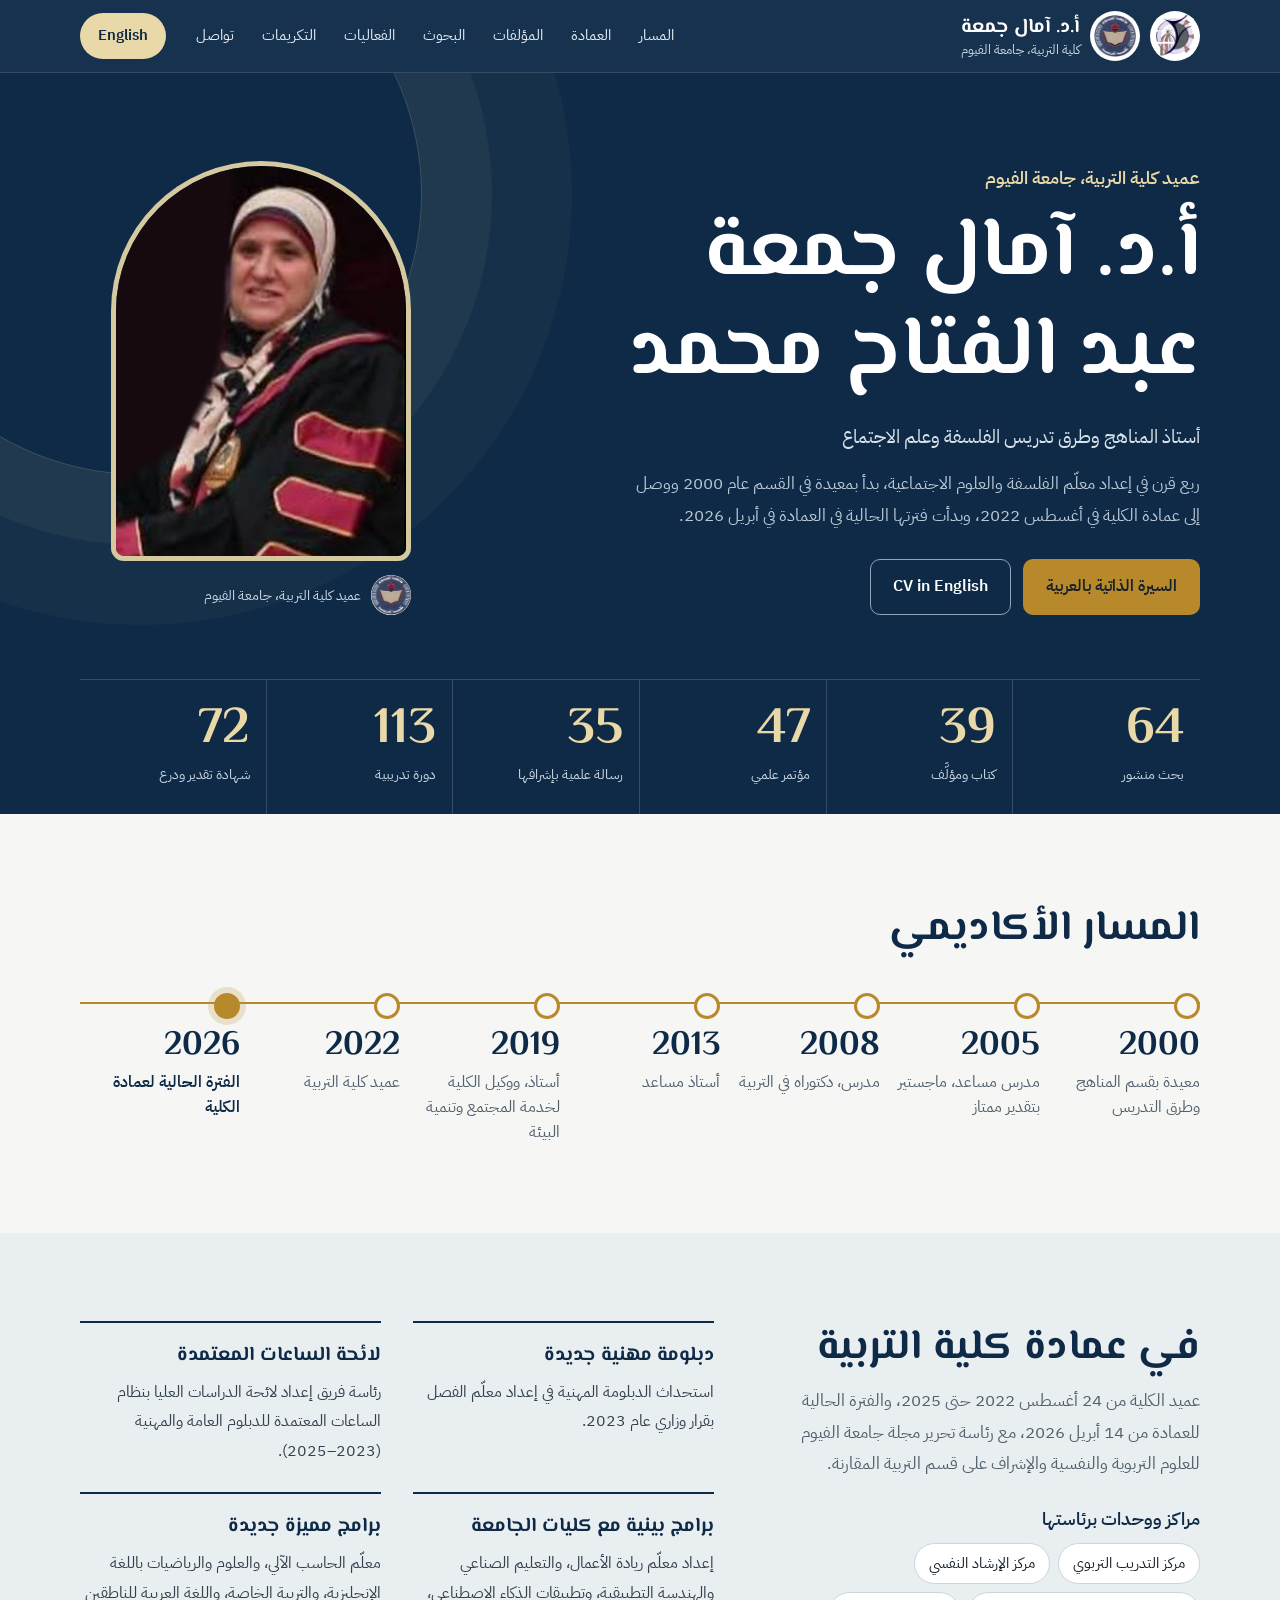
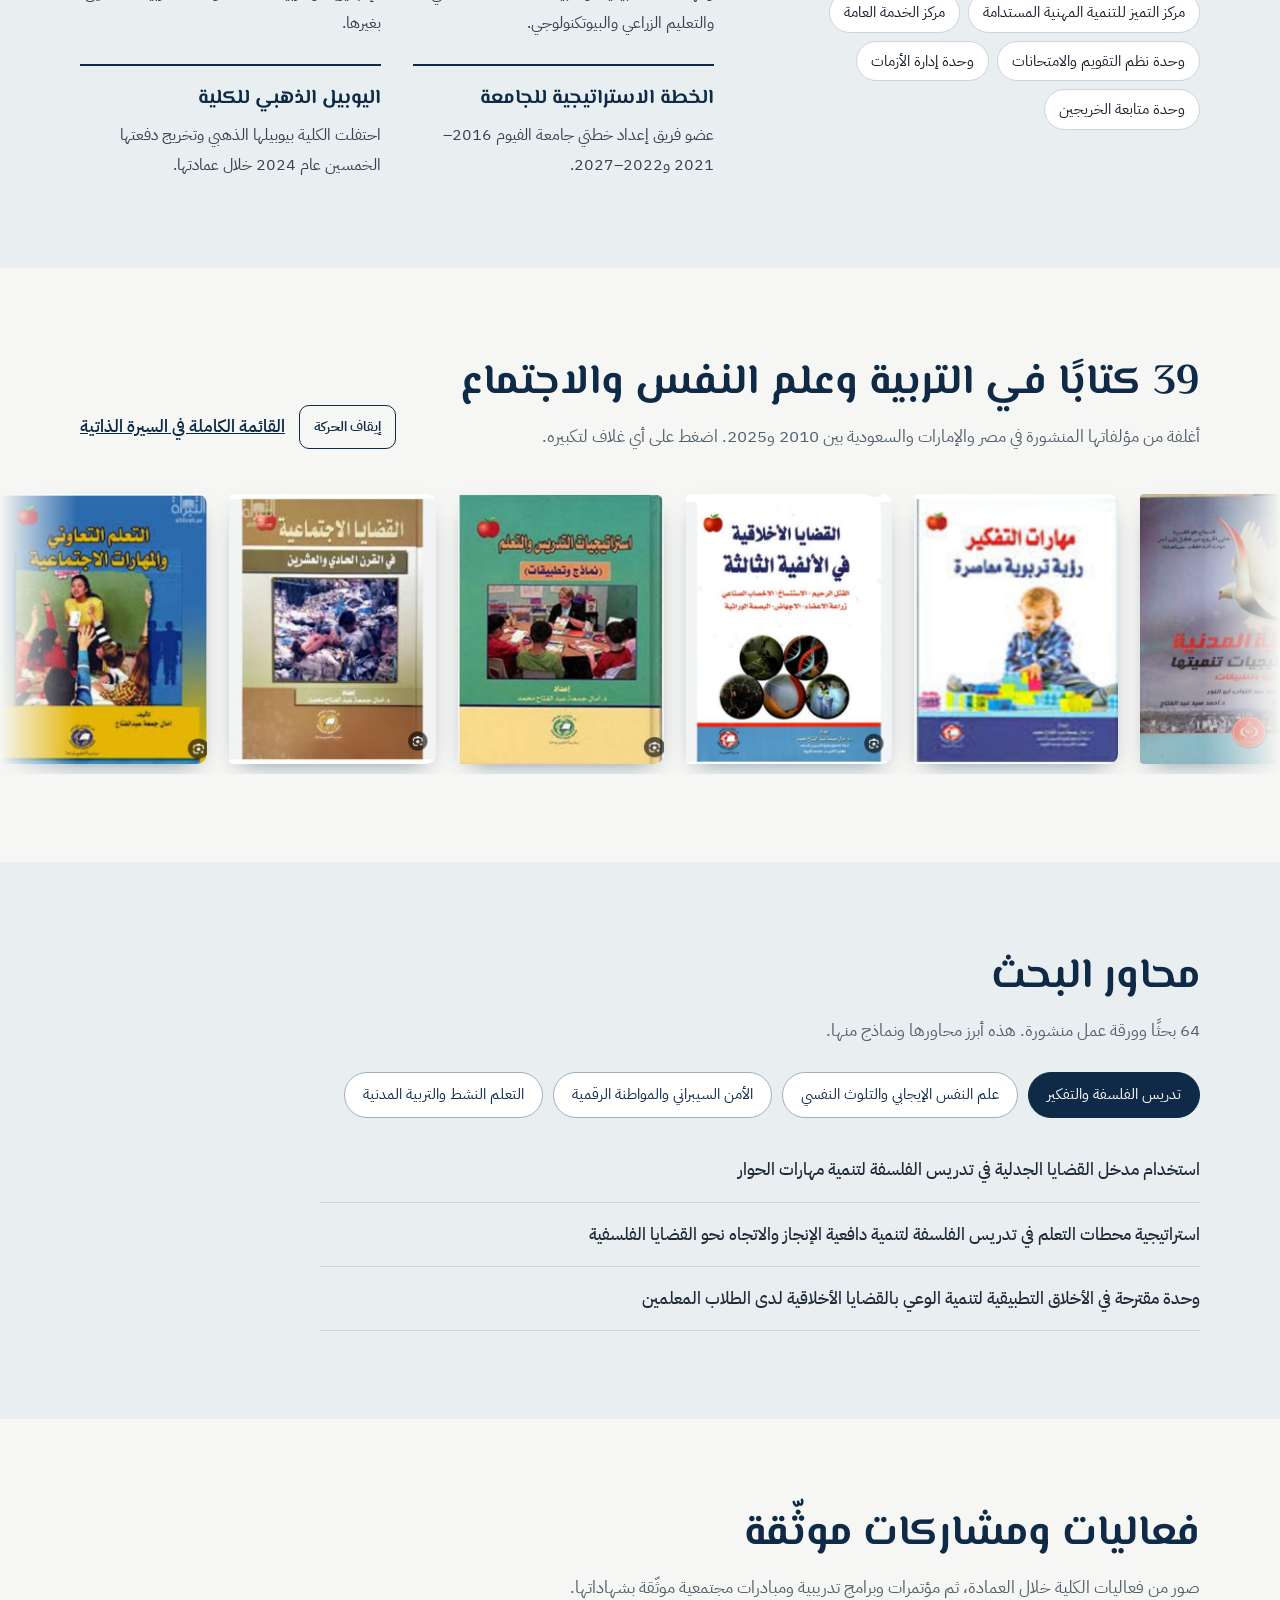
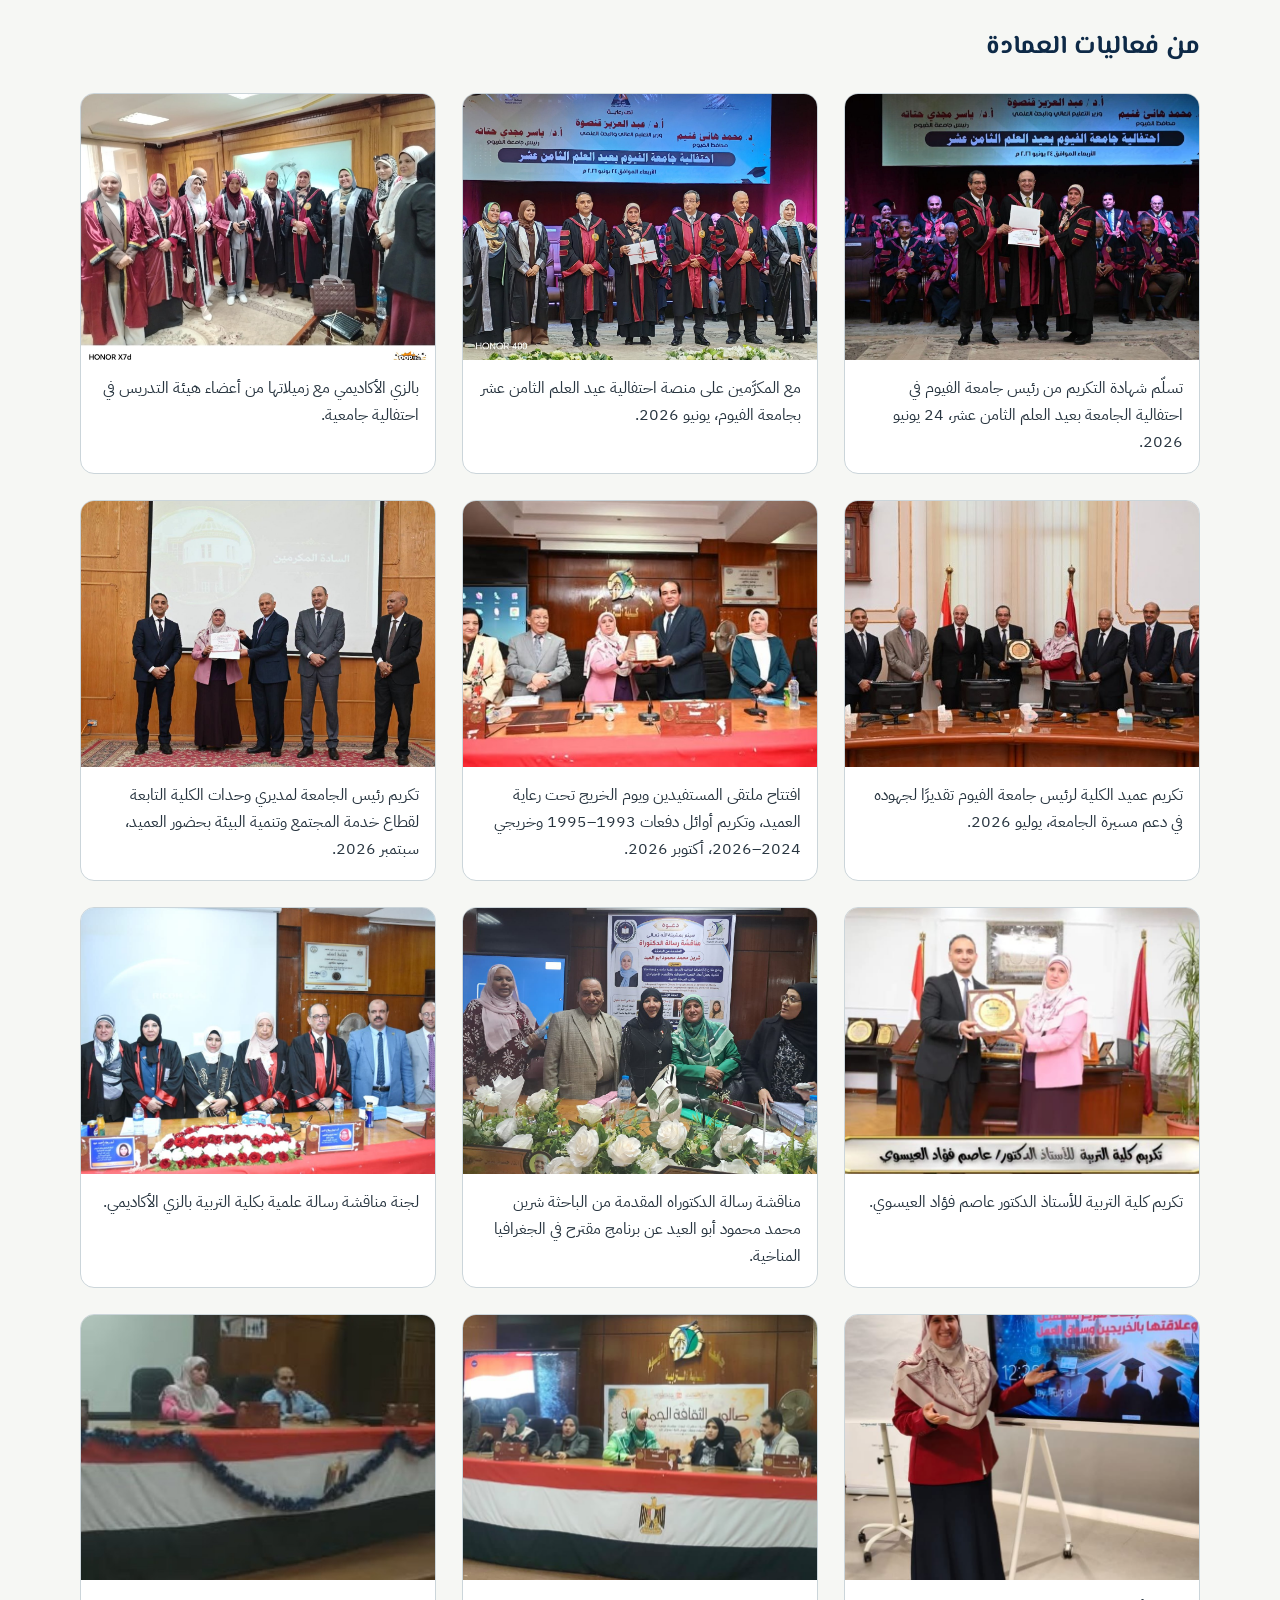
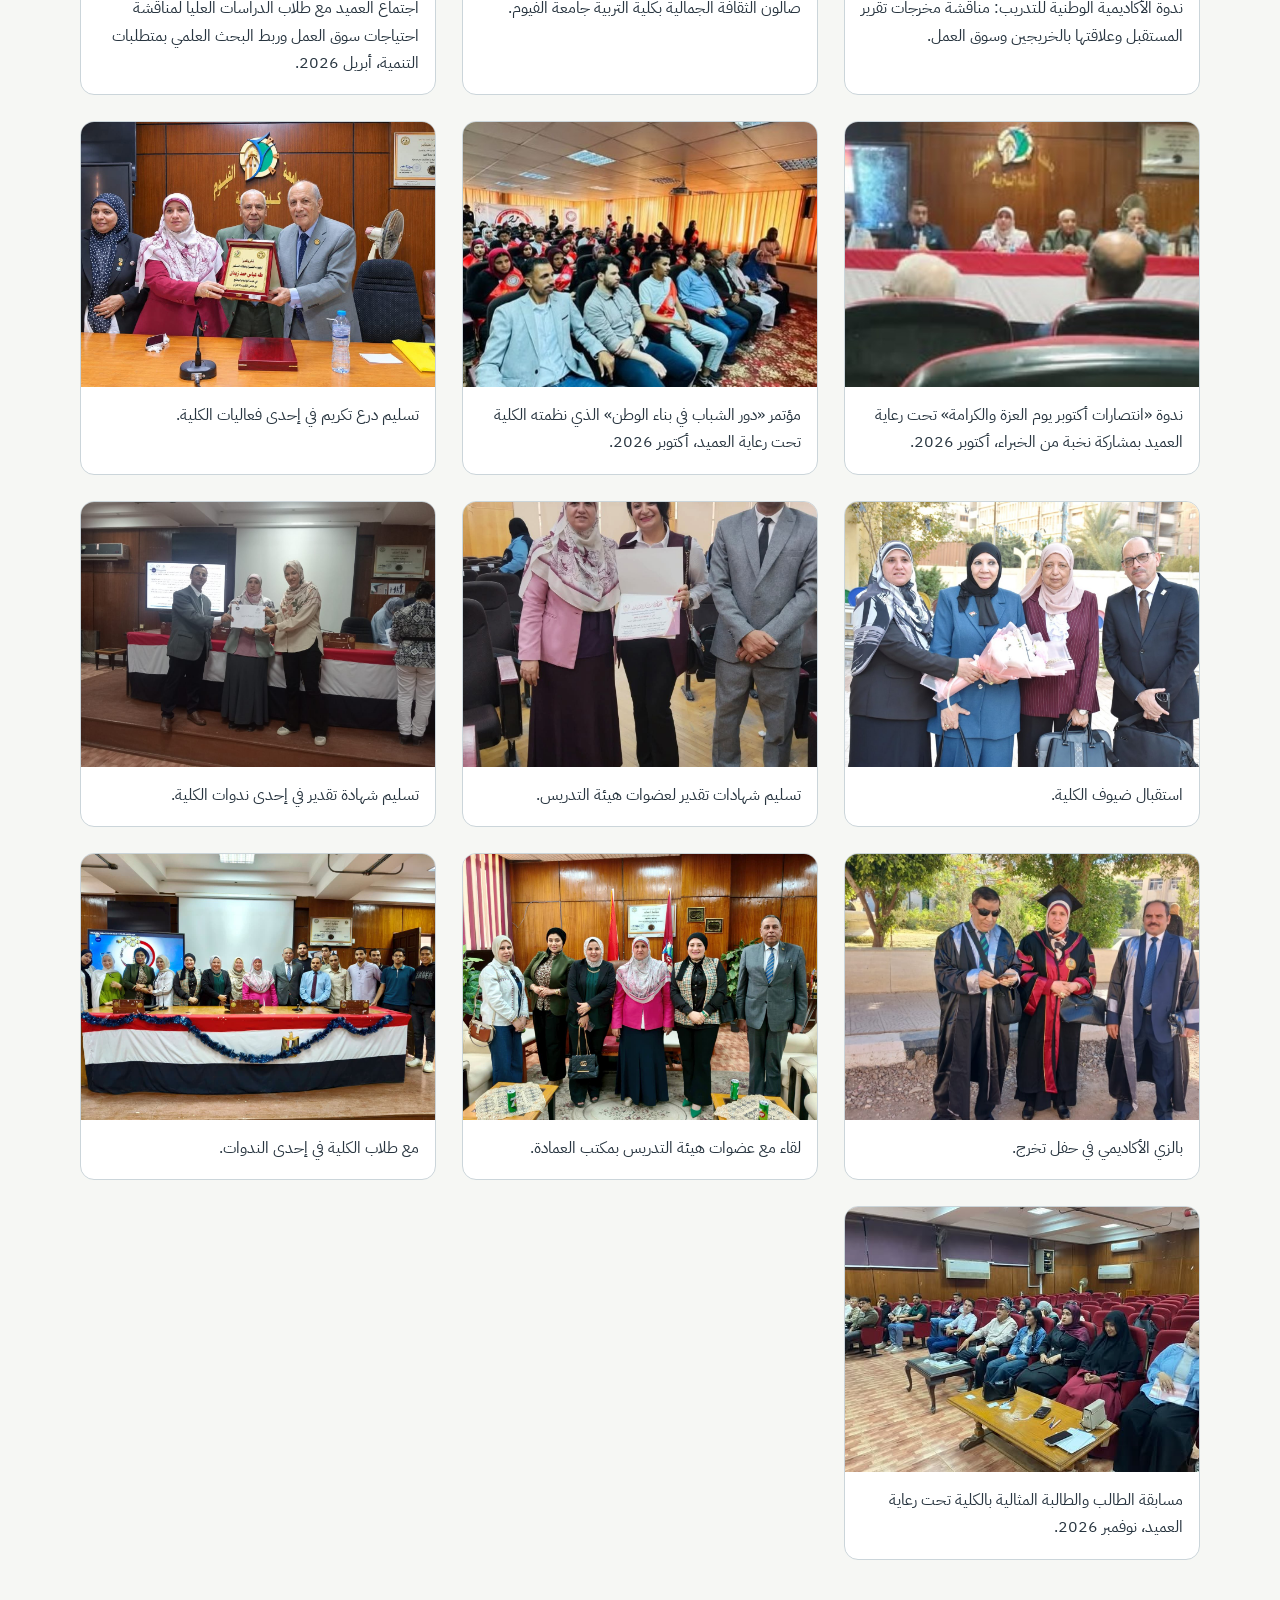
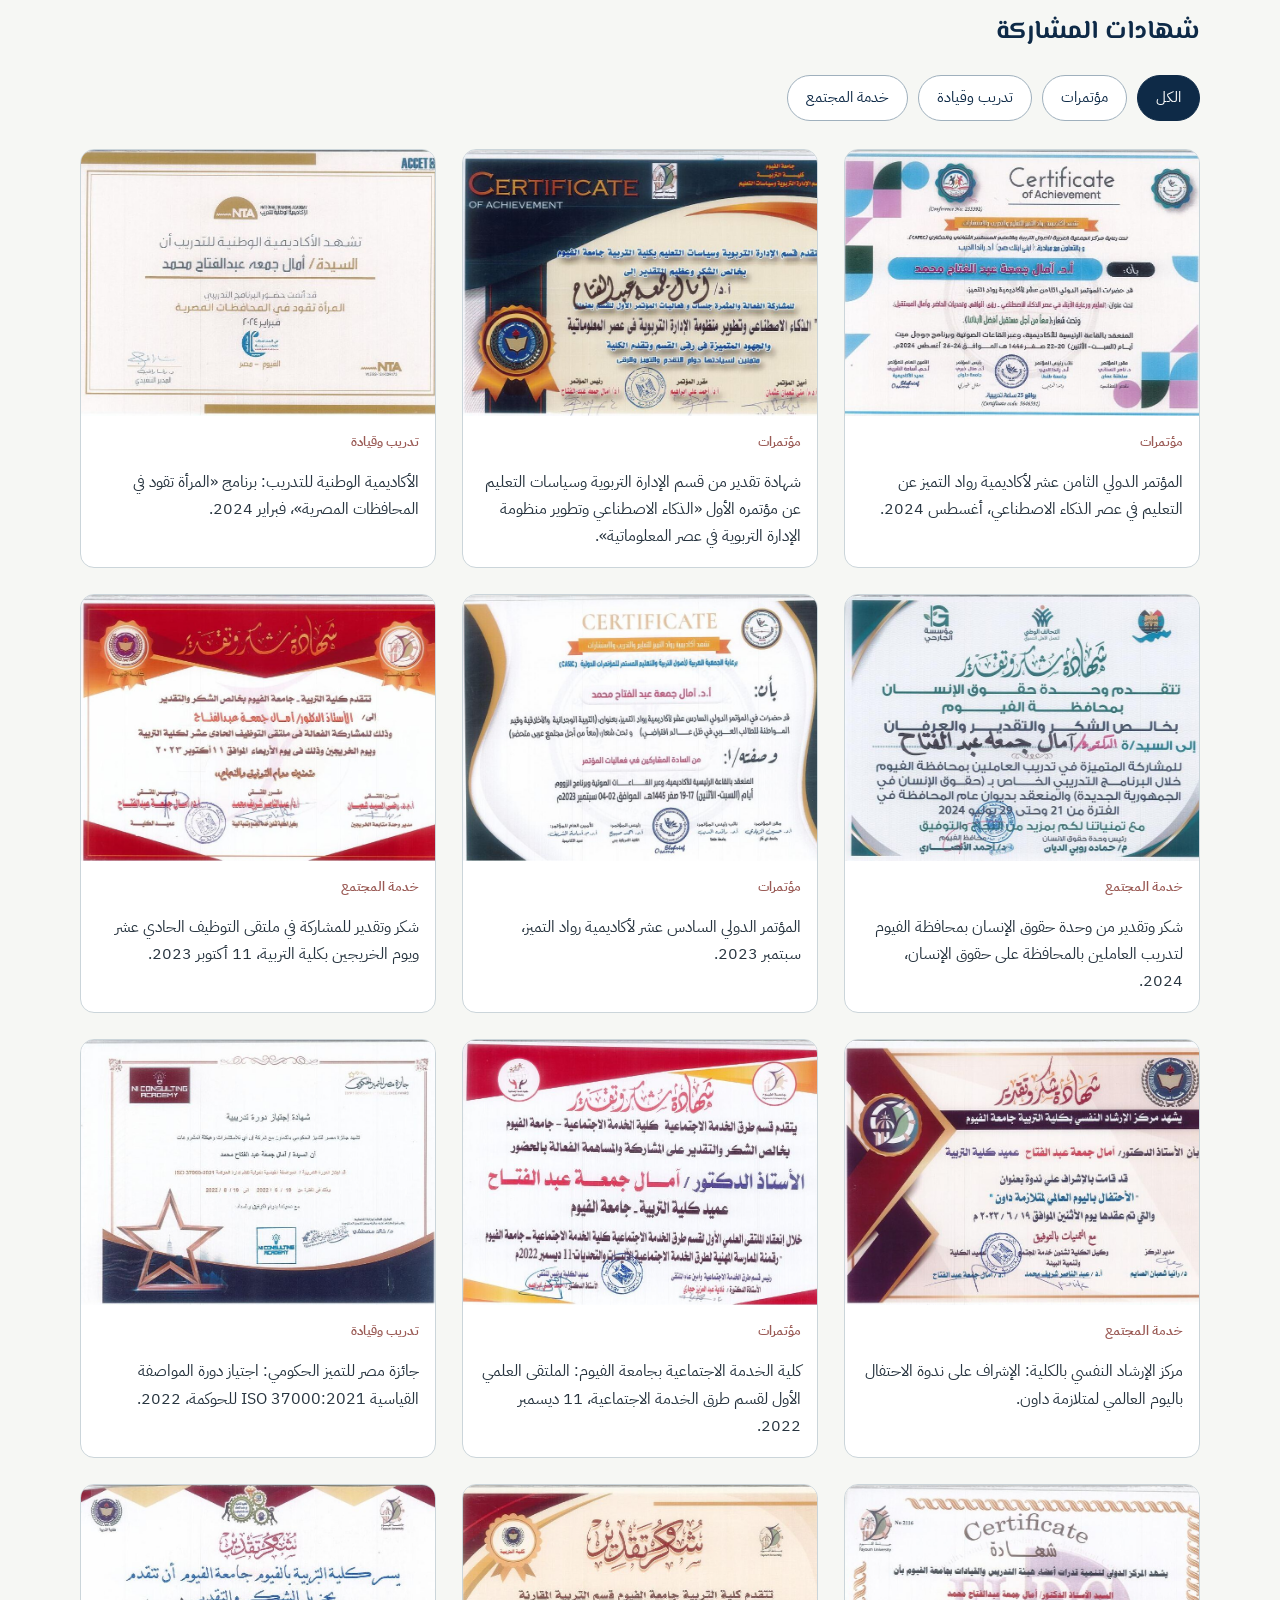
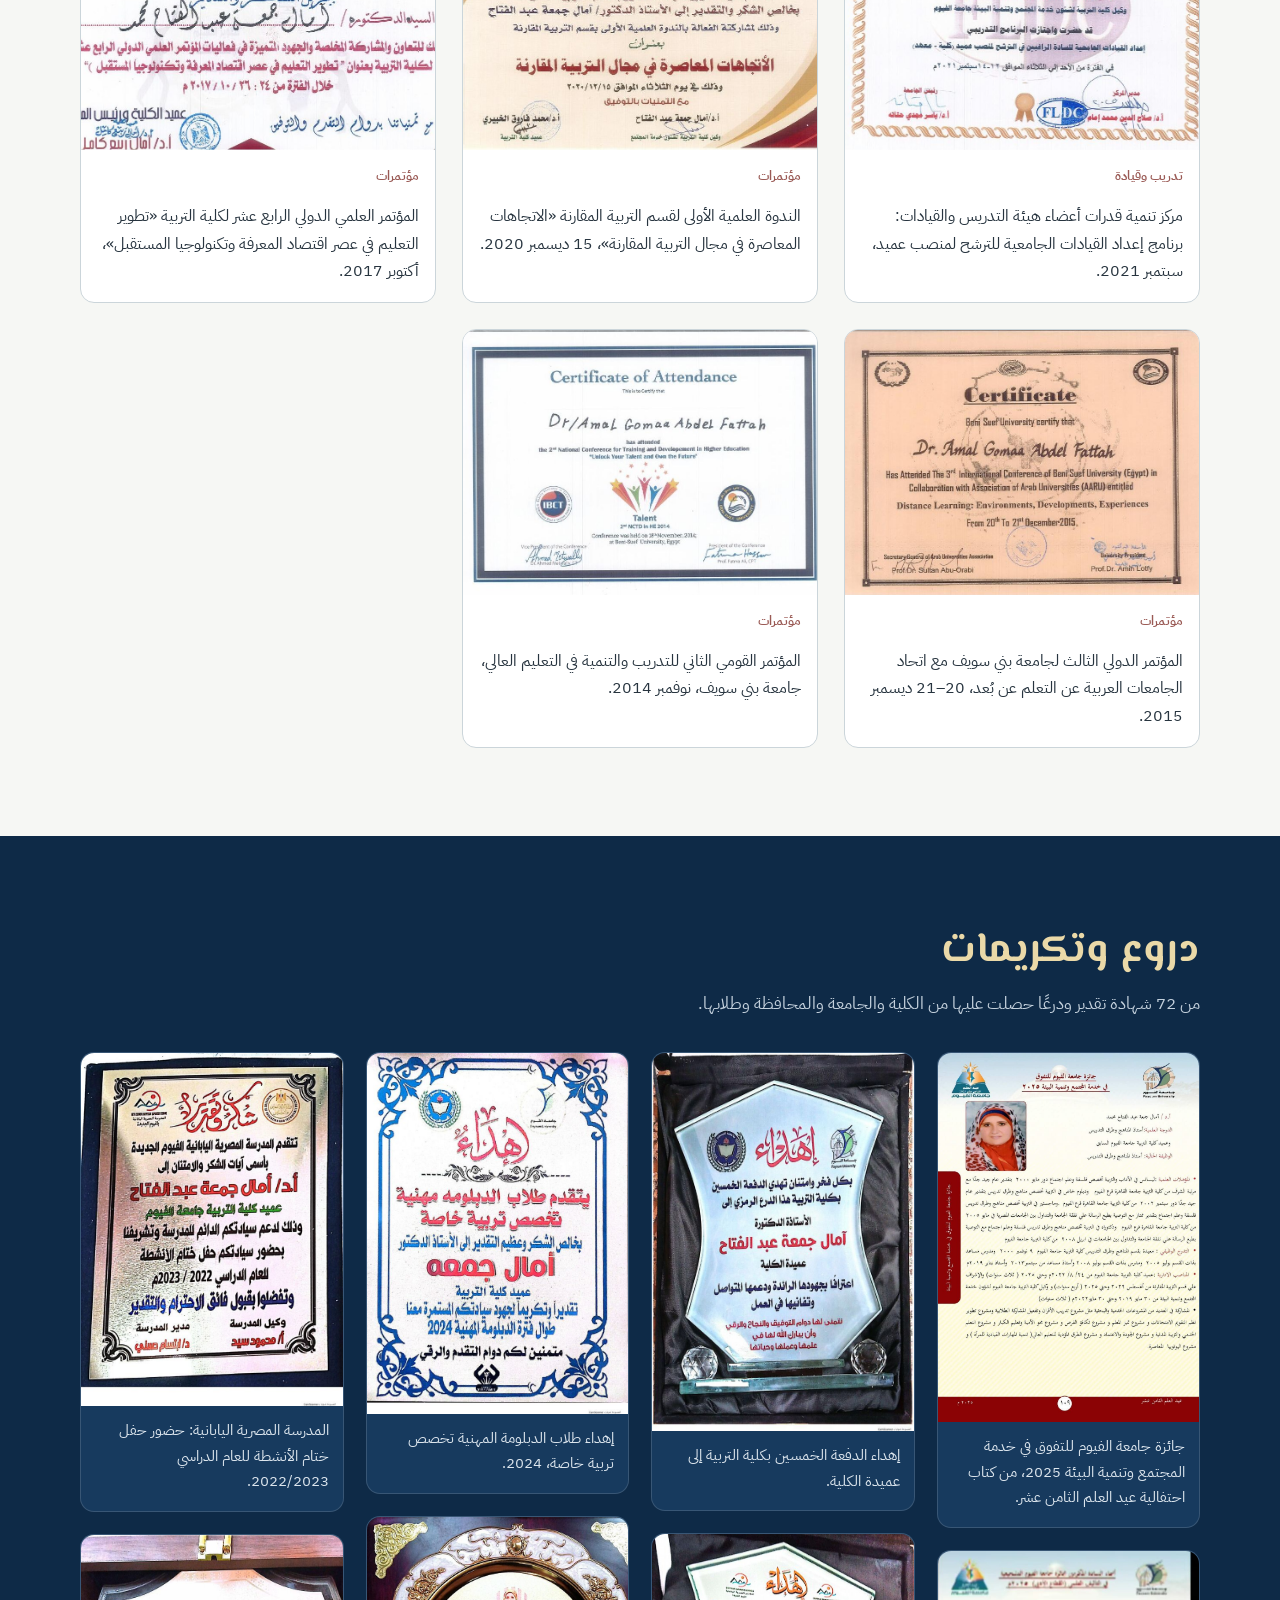
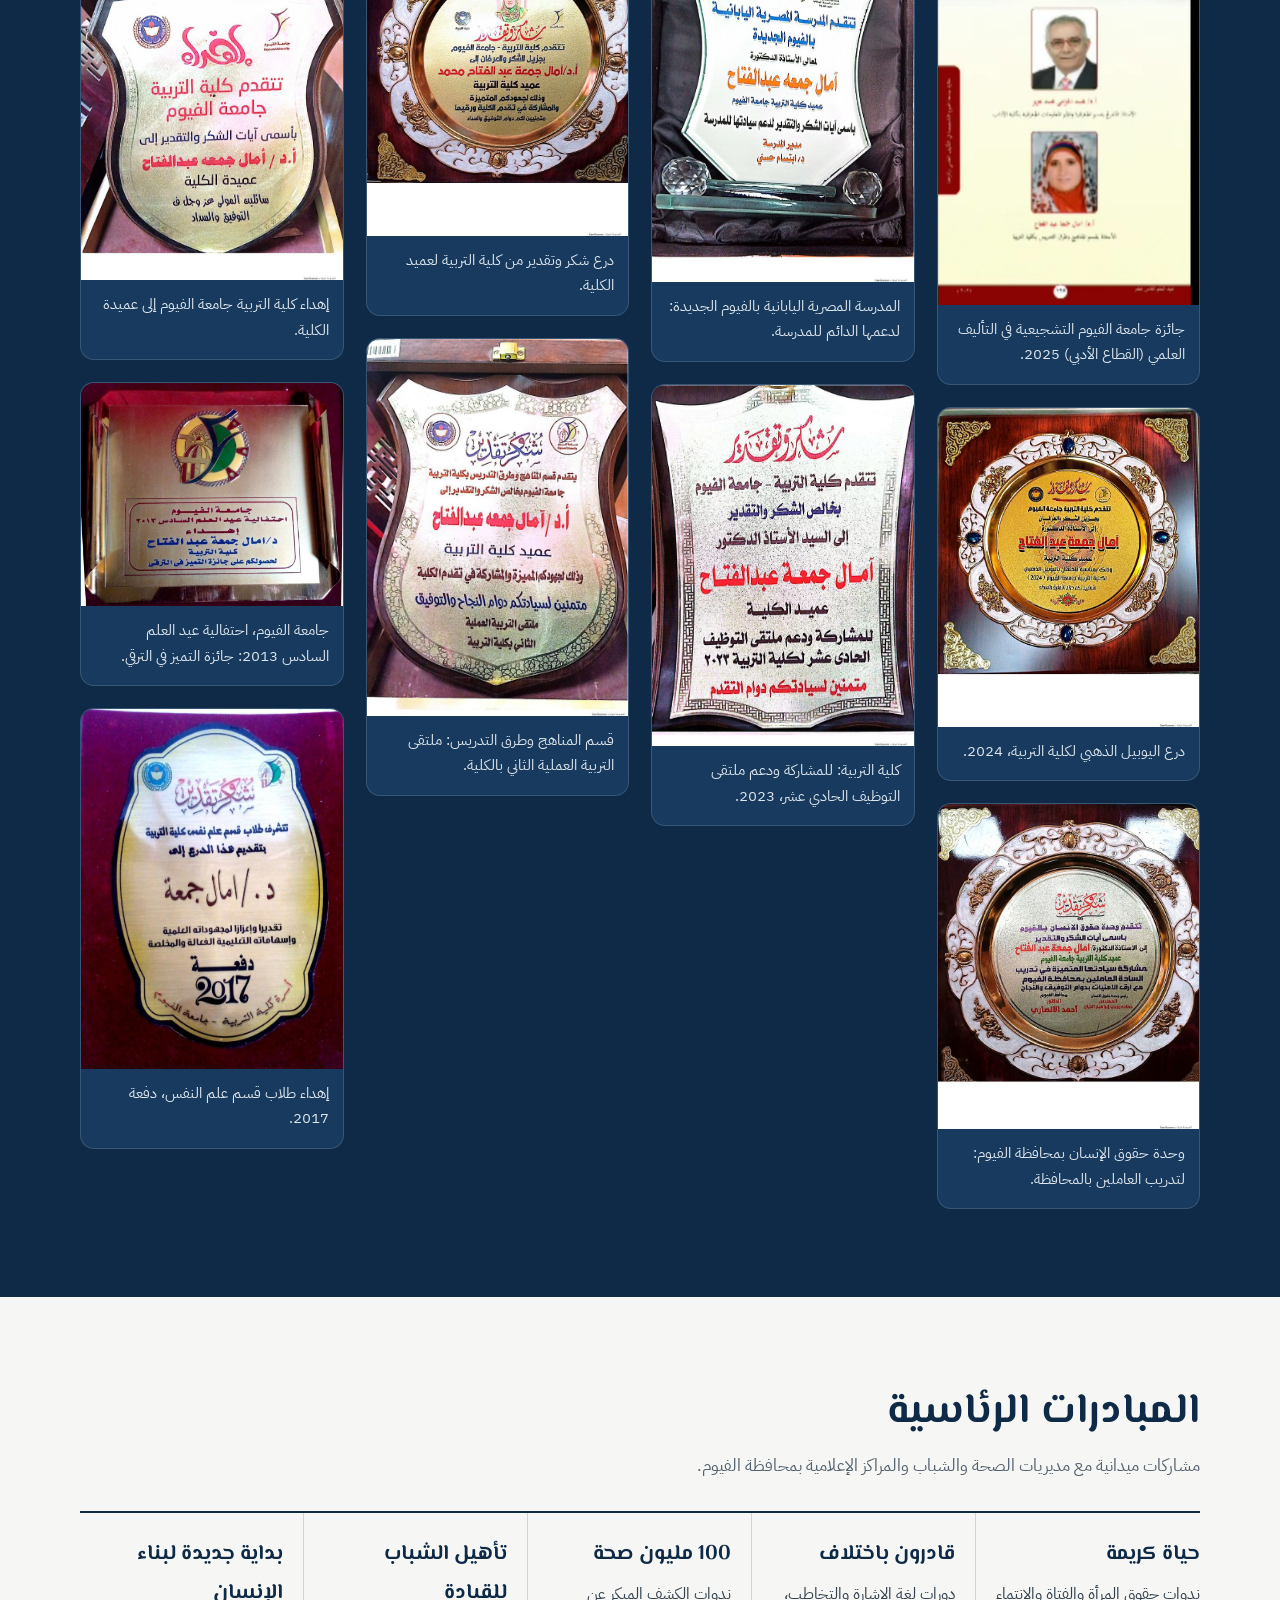
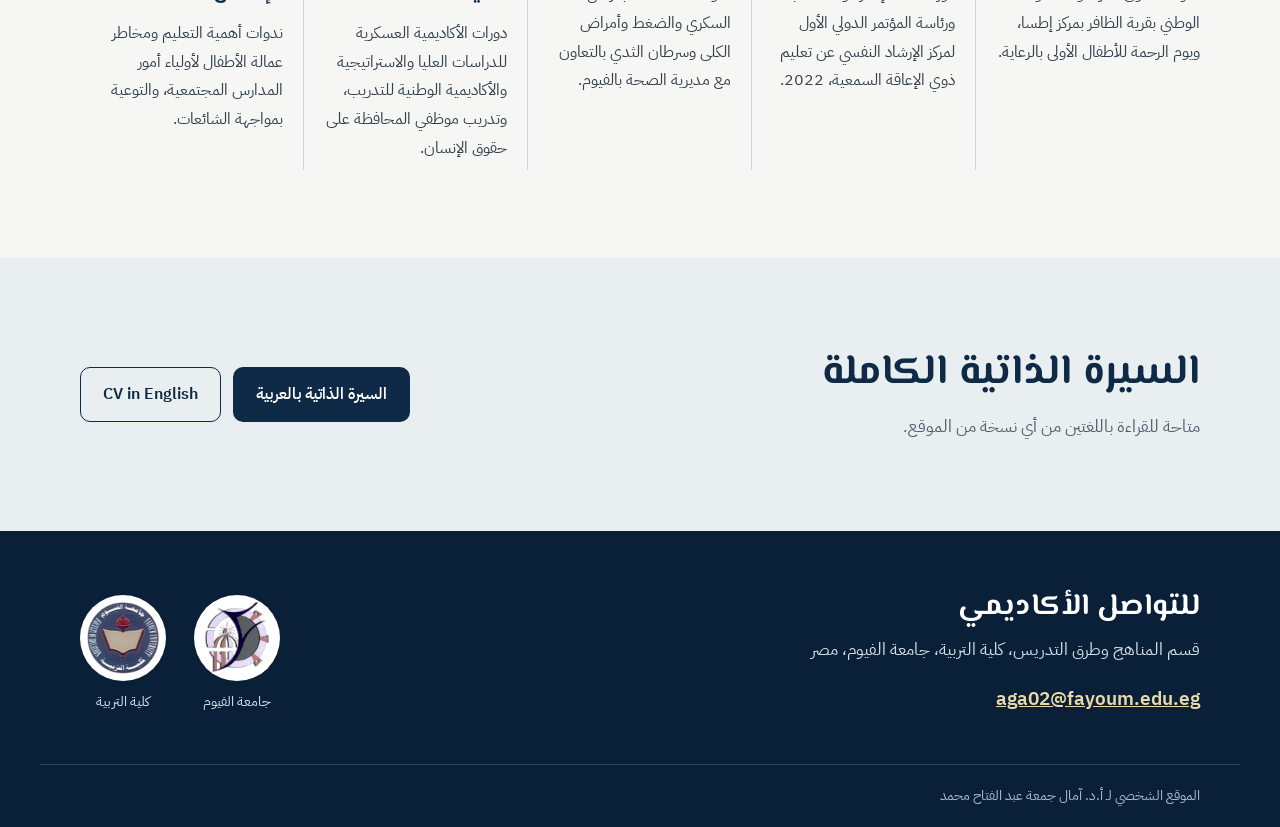
==== index.html @ 33f0c4f2 "Publish Prof. Amal Gomaa academic website Co-Authored-By: Claude Opus 5.5 <noreply@anthropic.com> Cl" ====
<!DOCTYPE html>
<html lang="ar" dir="rtl">
<head>
<meta charset="utf-8">
<meta name="viewport" content="width=device-width, initial-scale=1">
<title>أ.د. آمال جمعة — عميد كلية التربية، جامعة الفيوم</title>
<link rel="preconnect" href="https://fonts.googleapis.com">
<link href="https://fonts.googleapis.com/css2?family=El+Messiri:wght@500;600;700&family=Fraunces:opsz,wght@9..144,500;9..144,600&family=IBM+Plex+Sans:wght@400;500;600&family=IBM+Plex+Sans+Arabic:wght@400;500;600&display=swap" rel="stylesheet">
<link rel="stylesheet" href="site.css">
</head>
<body>
<a class="skip" href="#main" id="skip">تخطَّ إلى المحتوى</a>

<header class="top" id="top">
  <div class="wrap top-row">
    <a class="brand" href="#ar" data-home>
      <span class="crest"><img src="assets/img/fayoum-university.png" alt="" width="44" height="48"></span>
      <span class="crest"><img src="assets/img/faculty-of-education.png" alt="" width="46" height="46"></span>
      <span class="brand-text"><strong data-t="brand"></strong><small><span data-t="fac"></span>، <span data-t="uni"></span></small></span>
    </a>
    <nav class="nav" id="nav" aria-label="Sections"></nav>
    <a class="lang" id="langBtn" href="#en"></a>
  </div>
</header>

<main id="main">
<!-- ===== Home view ===== -->
<div id="home">
  <section class="hero">
    <div class="wrap hero-grid">
      <div class="hero-copy">
        <p class="role in" style="--d:0" data-t="role"></p>
        <h1 class="in" style="--d:1"><span data-t="name1"></span><br><span data-t="name2"></span></h1>
        <p class="spec in" style="--d:2" data-t="spec"></p>
        <p class="lead in" style="--d:3" data-t="lead"></p>
        <div class="cta in" style="--d:4">
          <a class="btn gold" id="cta1" href="#cv-ar"></a>
          <a class="btn ghost" id="cta2" href="#cv-en"></a>
        </div>
      </div>
      <figure class="portrait in" style="--d:2">
        <div class="arch"><img id="portrait" src="assets/img/portrait.jpg" alt="" width="272" height="399"></div>
        <figcaption>
          <img src="assets/img/faculty-of-education.png" alt="" width="40" height="40">
          <span data-t="role"></span>
        </figcaption>
      </figure>
    </div>
    <div class="wrap">
      <h2 class="sr" data-t="statsTitle"></h2>
      <dl class="stats" id="stats"></dl>
    </div>
  </section>

  <section class="sec" id="path">
    <div class="wrap">
      <h2 data-t="pathTitle"></h2>
      <ol class="path" id="pathList"></ol>
    </div>
  </section>

  <section class="sec tint" id="deanship">
    <div class="wrap split">
      <div class="split-head">
        <h2 data-t="deanTitle"></h2>
        <p class="sec-lead" data-t="deanLead"></p>
        <h3 class="mini" data-t="unitsTitle"></h3>
        <ul class="chips" id="units"></ul>
      </div>
      <ul class="deeds" id="deeds"></ul>
    </div>
  </section>

  <section class="sec" id="books">
    <div class="wrap sec-head">
      <div>
        <h2 data-t="booksTitle"></h2>
        <p class="sec-lead" data-t="booksLead"></p>
      </div>
      <div class="head-actions">
        <button type="button" class="btn line small" id="marqueeBtn" aria-pressed="false"></button>
        <a class="more" id="booksAll" href="#cv-ar"></a>
      </div>
    </div>
    <div class="marquee" id="marquee"><div class="track" id="track"></div></div>
  </section>

  <section class="sec tint" id="research">
    <div class="wrap">
      <h2 data-t="researchTitle"></h2>
      <p class="sec-lead" data-t="researchLead"></p>
      <div class="tabs" role="tablist" id="themeTabs"></div>
      <ul class="papers" id="papers"></ul>
    </div>
  </section>

  <section class="sec" id="gallery">
    <div class="wrap">
      <h2 data-t="galleryTitle"></h2>
      <p class="sec-lead" data-t="galleryLead"></p>
      <div id="photosBlock" class="photos-first" hidden>
        <h3 class="sub" data-t="photosTitle"></h3>
        <ul class="cards photos" id="photoGrid"></ul>
      </div>
      <h3 class="sub" data-t="certsTitle"></h3>
      <div class="filters" id="filters"></div>
      <ul class="cards" id="certGrid"></ul>
    </div>
  </section>

  <section class="sec dark" id="honors">
    <div class="wrap">
      <h2 data-t="honorsTitle"></h2>
      <p class="sec-lead" data-t="honorsLead"></p>
      <ul class="wall" id="shieldGrid"></ul>
    </div>
  </section>

  <section class="sec" id="initiatives">
    <div class="wrap">
      <h2 data-t="initTitle"></h2>
      <p class="sec-lead" data-t="initLead"></p>
      <ul class="inits" id="inits"></ul>
    </div>
  </section>

  <section class="sec tint cvband">
    <div class="wrap cvband-row">
      <div>
        <h2 data-t="cvBandTitle"></h2>
        <p class="sec-lead" data-t="cvBandLead"></p>
      </div>
      <div class="cta">
        <a class="btn navy" href="#cv-ar">السيرة الذاتية بالعربية</a>
        <a class="btn line" href="#cv-en" lang="en" dir="ltr">CV in English</a>
      </div>
    </div>
  </section>
</div>

<!-- ===== CV view ===== -->
<article id="cv" hidden>
  <div class="wrap cv-wrap">
    <div class="cv-bar">
      <a class="more" id="cvBack" href="#ar"></a>
      <a class="btn line small" id="cvOther" href="#cv-en"></a>
    </div>
    <header class="cv-head">
      <img src="assets/img/fayoum-university.png" alt="" width="64" height="70">
      <div>
        <h1><span data-t="cvTitle"></span></h1>
        <p><span data-t="name1"></span> <span data-t="name2"></span></p>
        <p class="muted" data-t="role"></p>
      </div>
      <img src="assets/img/faculty-of-education.png" alt="" width="68" height="68">
    </header>
    <div id="cvBody"></div>
  </div>
</article>
</main>

<footer class="foot" id="contact">
  <div class="wrap foot-row">
    <div>
      <h2 data-t="contactTitle"></h2>
      <p data-t="contactLead"></p>
      <p><a class="mail" href="mailto:aga02@fayoum.edu.eg" dir="ltr">aga02@fayoum.edu.eg</a></p>
    </div>
    <div class="foot-logos">
      <figure><span class="crest big"><img src="assets/img/fayoum-university.png" alt="" width="70" height="77"></span><figcaption data-t="uni"></figcaption></figure>
      <figure><span class="crest big"><img src="assets/img/faculty-of-education.png" alt="" width="76" height="76"></span><figcaption data-t="fac"></figcaption></figure>
    </div>
  </div>
  <div class="wrap foot-note"><span data-t="footer"></span></div>
</footer>

<dialog class="lb" id="lb" aria-labelledby="lbCap">
  <button type="button" class="lb-x" id="lbClose"></button>
  <button type="button" class="lb-nav prev" id="lbPrev"></button>
  <figure><img id="lbImg" src="" alt=""><figcaption id="lbCap"></figcaption></figure>
  <button type="button" class="lb-nav next" id="lbNext"></button>
</dialog>

<script src="data.js"></script>
<script src="site.js"></script>
</body>
</html>
---- site.css ----
:root{
  --navy:#0E2A47; --navy-2:#173A5E; --ink:#16202B; --muted:#52606E;
  --paper:#F6F7F4; --tint:#E9EEF0; --line:#CBD5DA; --white:#fff;
  --gold:#B8892B; --gold-soft:#EAD9A8; --rose:#9A5A55;
  --display:'El Messiri','IBM Plex Sans Arabic',system-ui,sans-serif;
  --body:'IBM Plex Sans Arabic',system-ui,sans-serif;
  --r:14px;
}
html[lang="en"]{--display:'Fraunces',Georgia,serif;--body:'IBM Plex Sans',system-ui,sans-serif}
*{box-sizing:border-box}
html{scroll-behavior:smooth;scroll-padding-top:84px}
body{margin:0;background:var(--paper);color:var(--ink);font-family:var(--body);font-size:17px;line-height:1.85}
html[lang="en"] body{line-height:1.65}
img{max-width:100%;display:block}
h1,h2,h3{font-family:var(--display);line-height:1.3;margin:0;text-wrap:balance}
p{margin:0}
ul,ol,dl,dd,figure{margin:0;padding:0}
ul,ol{list-style:none}
a{color:var(--navy)}
:focus-visible{outline:3px solid var(--gold);outline-offset:3px;border-radius:4px}
.wrap{max-width:1200px;margin-inline:auto;padding-inline:clamp(18px,4vw,40px)}
.sr{position:absolute;width:1px;height:1px;overflow:hidden;clip-path:inset(50%)}
.skip{position:absolute;inset-inline-start:12px;top:-60px;background:var(--gold);color:#111;padding:10px 16px;border-radius:8px;z-index:50}
.skip:focus{top:12px}

/* ---- top bar ---- */
.top{position:sticky;top:0;z-index:20;background:rgba(14,42,71,.96);color:#fff;backdrop-filter:blur(6px);border-bottom:1px solid rgba(255,255,255,.12)}
.top-row{display:flex;align-items:center;gap:18px;min-height:72px}
.brand{display:flex;align-items:center;gap:10px;color:#fff;text-decoration:none}
.crest{display:grid;place-items:center;width:50px;height:50px;border-radius:50%;background:#fff;overflow:hidden;flex:none}
.crest img{width:42px;height:42px;object-fit:contain}
.crest.big{width:86px;height:86px}.crest.big img{width:72px;height:72px}
.brand-text{display:flex;flex-direction:column;line-height:1.35}
.brand-text strong{font-family:var(--display);font-size:20px;font-weight:700}
.brand-text small{font-size:13px;color:#C9D6E2}
.nav{display:flex;gap:4px;margin-inline-start:auto;flex-wrap:wrap}
.nav button{font:inherit;font-size:15px;color:#E6EDF3;background:none;border:0;padding:10px 12px;border-radius:8px;cursor:pointer;min-height:44px}
.nav button:hover{background:rgba(255,255,255,.1)}
.lang{flex:none;background:var(--gold-soft);color:var(--navy);text-decoration:none;font-weight:600;font-size:15px;padding:9px 18px;border-radius:999px;min-height:44px;display:inline-flex;align-items:center}
.lang:hover{background:#fff}

/* ---- hero ---- */
.hero{background:var(--navy);color:#EAF0F5;padding-bottom:0;position:relative;overflow:hidden}
.hero::before{content:"";position:absolute;inset-inline-end:-140px;top:-160px;width:560px;height:560px;border-radius:50%;border:1px solid rgba(234,217,168,.22);box-shadow:0 0 0 70px rgba(234,217,168,.05),0 0 0 150px rgba(234,217,168,.03)}
.hero-grid{display:grid;grid-template-columns:minmax(0,1.5fr) minmax(0,.8fr);gap:clamp(28px,6vw,80px);align-items:center;padding-block:clamp(40px,7vw,88px) clamp(36px,5vw,64px);position:relative}
.role{color:var(--gold-soft);font-weight:600;font-size:18px}
.hero h1{font-size:clamp(42px,6.6vw,84px);font-weight:700;line-height:1.18;margin-top:10px;color:#fff}
html[lang="en"] .hero h1{font-size:clamp(38px,5.6vw,72px);font-weight:600;letter-spacing:-.01em}
.spec{margin-top:16px;font-size:19px;color:#D7E1EA}
.lead{margin-top:14px;max-width:34em;color:#B9C8D6}
.cta{display:flex;flex-wrap:wrap;gap:12px;margin-top:28px}
.btn{font:inherit;font-weight:600;font-size:16px;text-decoration:none;border-radius:10px;padding:12px 22px;min-height:48px;display:inline-flex;align-items:center;justify-content:center;border:1.5px solid transparent;cursor:pointer;transition:transform .15s ease,background .15s ease}
.btn:active{transform:translateY(1px)}
.btn.gold{background:var(--gold);color:#14202C}.btn.gold:hover{background:#CFA145}
.btn.ghost{border-color:#8FA6BC;color:#fff}.btn.ghost:hover{background:rgba(255,255,255,.1)}
.btn.navy{background:var(--navy);color:#fff}.btn.navy:hover{background:var(--navy-2)}
.btn.line{border-color:var(--navy);color:var(--navy);background:transparent}.btn.line:hover{background:rgba(14,42,71,.07)}
.btn.small{font-size:14px;padding:8px 14px;min-height:44px}
.portrait{justify-self:center;width:min(100%,300px)}
.arch{border-radius:160px 160px 14px 14px;overflow:hidden;border:5px solid rgba(234,217,168,.9);background:var(--navy-2);aspect-ratio:3/4}
.arch img{width:100%;height:100%;object-fit:cover}
.portrait figcaption{display:flex;align-items:center;gap:10px;margin-top:14px;font-size:14px;color:#C9D6E2;line-height:1.5}
.portrait figcaption img{width:40px;height:40px;background:#fff;border-radius:50%}

.stats{display:grid;grid-template-columns:repeat(6,minmax(0,1fr));border-top:1px solid rgba(255,255,255,.16);position:relative}
.stats div{padding:22px 16px 26px;border-inline-start:1px solid rgba(255,255,255,.16)}
.stats div:first-child{border-inline-start:0}
.stats dd{font-family:var(--display);font-size:clamp(34px,4vw,52px);font-weight:700;color:var(--gold-soft);line-height:1.1;font-variant-numeric:tabular-nums}
.stats dt{font-size:14px;color:#C9D6E2;margin-top:4px}

/* load sequence (one orchestrated moment) */
@keyframes rise{from{opacity:0;transform:translateY(18px)}to{opacity:1;transform:none}}
.in{animation:rise .7s cubic-bezier(.2,.7,.2,1) both;animation-delay:calc(var(--d)*110ms + 80ms)}

/* ---- sections ---- */
.sec{padding-block:clamp(52px,7vw,88px)}
.sec.tint{background:var(--tint)}
.sec.dark{background:var(--navy);color:#EAF0F5}
.sec h2{font-size:clamp(28px,3.4vw,42px);color:var(--navy);font-weight:700}
html[lang="en"] .sec h2{font-weight:600}
.sec.dark h2{color:var(--gold-soft)}
.sec-lead{margin-top:10px;color:var(--muted);max-width:44em}
.sec.dark .sec-lead{color:#C3D0DC}
.sec-head{display:flex;flex-wrap:wrap;justify-content:space-between;align-items:end;gap:16px}
.head-actions{display:flex;flex-wrap:wrap;align-items:center;gap:14px}
.more{font-weight:600;padding:10px 0;display:inline-block}
.sub{font-size:26px;color:var(--navy);margin-top:48px}
.mini{font-size:18px;color:var(--navy);margin-top:28px;font-family:var(--body);font-weight:600}

/* career path */
.path{display:grid;grid-auto-flow:column;grid-auto-columns:minmax(0,1fr);margin-top:36px;position:relative}
.path::before{content:"";position:absolute;top:9px;inset-inline:0;height:2px;background:var(--line)}
.path::after{content:"";position:absolute;top:9px;inset-inline-start:0;height:2px;width:100%;background:var(--gold);transform:scaleX(0);transform-origin:right;transition:transform 1.6s cubic-bezier(.3,.6,.2,1)}
html[dir="ltr"] .path::after{transform-origin:left}
.path.on::after{transform:scaleX(1)}
.path li{padding:0 14px 0 0;padding-inline:0 14px;position:relative;padding-top:34px;opacity:.25;transition:opacity .5s ease;transition-delay:calc(var(--i)*230ms)}
.path.on li{opacity:1}
.path li::before{content:"";position:absolute;top:0;inset-inline-start:0;width:20px;height:20px;border-radius:50%;background:var(--paper);border:3px solid var(--gold);z-index:1}
.path li:last-child::before{background:var(--gold);box-shadow:0 0 0 6px rgba(184,137,43,.2)}
.path b{display:block;font-family:var(--display);font-size:34px;color:var(--navy);line-height:1.1;font-variant-numeric:tabular-nums}
.path span{display:block;margin-top:6px;font-size:15.5px;color:var(--muted);line-height:1.6}
.path li:last-child span{color:var(--navy);font-weight:600}

/* deanship */
.split{display:grid;grid-template-columns:minmax(0,1fr) minmax(0,1.5fr);gap:clamp(28px,5vw,64px)}
.chips{display:flex;flex-wrap:wrap;gap:8px;margin-top:12px}
.chips li{background:#fff;border:1px solid var(--line);border-radius:999px;padding:6px 14px;font-size:14.5px}
.deeds{display:grid;grid-template-columns:repeat(2,minmax(0,1fr));gap:26px 32px}
.deeds li{border-top:2px solid var(--navy);padding-top:14px}
.deeds strong{display:block;font-family:var(--display);font-size:20px;color:var(--navy);margin-bottom:4px}
.deeds p{font-size:16px;color:#33414E}

/* books marquee */
.marquee{margin-top:32px;overflow:hidden;direction:ltr;padding-block:10px;mask-image:linear-gradient(90deg,transparent,#000 6%,#000 94%,transparent)}
.track{display:flex;gap:22px;width:max-content;animation:slide 90s linear infinite}
.marquee:hover .track,.marquee:focus-within .track,.marquee.paused .track{animation-play-state:paused}
@keyframes slide{to{transform:translateX(-50%)}}
.book{flex:none;border:0;padding:0;background:none;cursor:zoom-in;border-radius:4px 10px 10px 4px;overflow:hidden;box-shadow:0 10px 24px -12px rgba(14,42,71,.55),inset 3px 0 0 rgba(0,0,0,.08);transition:transform .2s ease}
.book:hover,.book:focus-visible{transform:translateY(-8px)}
.book img{height:270px;width:auto}

/* research */
.tabs{display:flex;flex-wrap:wrap;gap:10px;margin-top:26px}
.tabs button,.filters button{font:inherit;font-size:15px;min-height:44px;padding:8px 18px;border-radius:999px;border:1px solid #9FB0BD;background:#fff;color:var(--navy);cursor:pointer}
.tabs button[aria-selected="true"],.filters button[aria-pressed="true"]{background:var(--navy);border-color:var(--navy);color:#fff}
.papers{margin-top:20px;max-width:880px}
.papers li{padding:16px 0;border-bottom:1px solid var(--line);font-weight:500;color:#1E2C3A;animation:rise .4s ease both;animation-delay:calc(var(--i)*70ms)}

/* galleries */
.filters{display:flex;flex-wrap:wrap;gap:10px;margin-top:26px}
.cards{display:grid;grid-template-columns:repeat(auto-fill,minmax(270px,1fr));gap:26px;margin-top:28px}
.card{background:#fff;border:1px solid var(--line);border-radius:var(--r);overflow:hidden;display:flex;flex-direction:column}
.card[hidden]{display:none}
.shot{border:0;padding:0;background:#DDE4E8;cursor:zoom-in;display:block;aspect-ratio:4/3;overflow:hidden;width:100%}
.shot img{width:100%;height:100%;object-fit:cover;transition:transform .35s ease}
.shot:hover img,.shot:focus-visible img{transform:scale(1.05)}
.card p{padding:14px 16px 18px;font-size:15.5px;line-height:1.75;color:#27343F}
.tag{align-self:flex-start;margin:14px 16px 0;font-size:13px;font-weight:600;color:var(--rose)}
.wall{columns:4 230px;column-gap:22px;margin-top:32px}
.wall li{break-inside:avoid;margin-bottom:22px;background:var(--navy-2);border:1px solid rgba(255,255,255,.14);border-radius:var(--r);overflow:hidden}
.wall .shot{aspect-ratio:auto;background:#0b2238}
.wall .shot img{height:auto}
.wall p{padding:12px 14px 16px;font-size:15px;color:#DCE5ED;line-height:1.7}

/* initiatives */
.inits{display:grid;grid-template-columns:repeat(auto-fit,minmax(220px,1fr));gap:0;margin-top:30px;border-top:2px solid var(--navy)}
.inits li{padding:22px 20px 8px 20px;border-inline-start:1px solid var(--line)}
.inits li:first-child{border-inline-start:0;padding-inline-start:0}
.inits strong{display:block;font-family:var(--display);font-size:21px;color:var(--navy)}
.inits p{font-size:15.5px;color:#33414E;margin-top:6px}

.cvband-row{display:flex;flex-wrap:wrap;justify-content:space-between;align-items:center;gap:24px}
.cvband .cta{margin-top:0}

/* footer */
.foot{background:#0A2038;color:#D6E0EA;padding-top:56px}
.foot h2{font-size:30px;color:#fff}
.foot p{margin-top:8px}
.mail{color:var(--gold-soft);font-weight:600;font-size:19px;display:inline-block;padding:8px 0}
.foot-row{display:flex;flex-wrap:wrap;justify-content:space-between;gap:32px;align-items:center}
.foot-logos{display:flex;gap:28px}
.foot-logos figure{display:flex;flex-direction:column;align-items:center;gap:8px;font-size:14px}
.foot-note{margin-top:40px;padding-block:18px;border-top:1px solid rgba(255,255,255,.14);font-size:14px;color:#A9BACA}

/* CV view */
.cv-wrap{max-width:900px;padding-block:32px 72px}
.cv-bar{display:flex;flex-wrap:wrap;justify-content:space-between;align-items:center;gap:12px}
.cv-head{display:flex;align-items:center;justify-content:space-between;gap:20px;margin-top:20px;padding:26px;background:#fff;border:1px solid var(--line);border-top:4px solid var(--gold);border-radius:var(--r);text-align:center}
.cv-head h1{font-size:clamp(26px,4vw,38px);color:var(--navy)}
.cv-head p{font-weight:600;margin-top:4px}
.cv-head .muted{color:var(--muted);font-weight:400}
.cv-sec{margin-top:34px}
.cv-sec h2{font-size:23px;color:var(--navy);padding-bottom:8px;border-bottom:2px solid var(--gold);display:inline-block}
.cv-sec ul,.cv-sec ol{margin-top:14px;padding-inline-start:22px}
.cv-sec ul{list-style:disc}.cv-sec ol{list-style:decimal}
.cv-sec li{padding:5px 0;font-size:16.5px}
.cv-sec li::marker{color:var(--gold);font-weight:600}
.cv-sec small{color:var(--muted);font-size:14.5px}

/* lightbox */
.lb{border:0;padding:0;background:rgba(6,18,32,.96);color:#fff;width:100vw;height:100vh;max-width:none;max-height:none}
.lb[open]{display:grid;grid-template-columns:64px minmax(0,1fr) 64px;align-items:center;direction:ltr}
.lb::backdrop{background:rgba(6,18,32,.9)}
.lb figure{grid-column:2;display:flex;flex-direction:column;align-items:center;gap:14px;max-height:100vh;padding:56px 0 24px}
.lb img{max-height:74vh;max-width:100%;object-fit:contain;border-radius:8px;background:#fff}
.lb figcaption{max-width:46em;text-align:center;font-size:16.5px;line-height:1.7;padding-inline:12px}
.lb button{font:inherit;color:#fff;background:rgba(255,255,255,.12);border:0;cursor:pointer;min-width:48px;min-height:48px;border-radius:50%;font-size:22px}
.lb button:hover{background:rgba(255,255,255,.25)}
.lb-x{position:absolute;top:14px;right:16px}
.lb-nav.prev{grid-column:1;justify-self:center}.lb-nav.next{grid-column:3;justify-self:center}

/* responsive */
@media (max-width:1000px){
  .nav{display:none}
  .lang{margin-inline-start:auto}
  .hero-grid{grid-template-columns:1fr}
  .portrait{order:-1;width:200px;justify-self:start}
  .portrait figcaption{display:none}
  .stats{grid-template-columns:repeat(3,minmax(0,1fr))}
  .stats div:nth-child(4){border-inline-start:0}
  .stats div:nth-child(n+4){border-top:1px solid rgba(255,255,255,.16)}
  .path{grid-auto-flow:row;grid-template-columns:1fr;gap:22px}
  .path::before,.path::after{top:0;bottom:0;inset-inline:9px auto;width:2px;height:auto;transform-origin:top !important}
  .path::after{transform:scaleY(0)}.path.on::after{transform:scaleY(1)}
  .path li{padding-top:0;padding-inline:38px 0}
  .split{grid-template-columns:1fr}
  .inits li{border-inline-start:0;padding-inline-start:0;border-bottom:1px solid var(--line)}
}
@media (max-width:560px){
  body{font-size:16px}
  .brand-text small{display:none}
  .crest{width:42px;height:42px}.crest img{width:34px;height:34px}
  .stats{grid-template-columns:repeat(2,minmax(0,1fr))}
  .stats div:nth-child(odd){border-inline-start:0}
  .stats div:nth-child(4){border-inline-start:1px solid rgba(255,255,255,.16)}
  .stats div:nth-child(n+3){border-top:1px solid rgba(255,255,255,.16)}
  .deeds{grid-template-columns:1fr}
  .book img{height:210px}
  .cv-head img{display:none}
  .lb[open]{grid-template-columns:52px minmax(0,1fr) 52px}
}
@media (prefers-reduced-motion:reduce){
  html{scroll-behavior:auto}
  .in,.papers li{animation:none}
  .track{animation:none}
  .marquee{overflow-x:auto;mask-image:none}
  .path::after{transition:none}.path li{transition:none;opacity:1}
  .shot img,.book,.btn{transition:none}
}
@media print{
  .top,.foot,.cv-bar,#home{display:none !important}
  body{background:#fff}
}
#photosBlock.photos-first{margin-bottom:56px}#photosBlock.photos-first .sub{margin-top:28px}
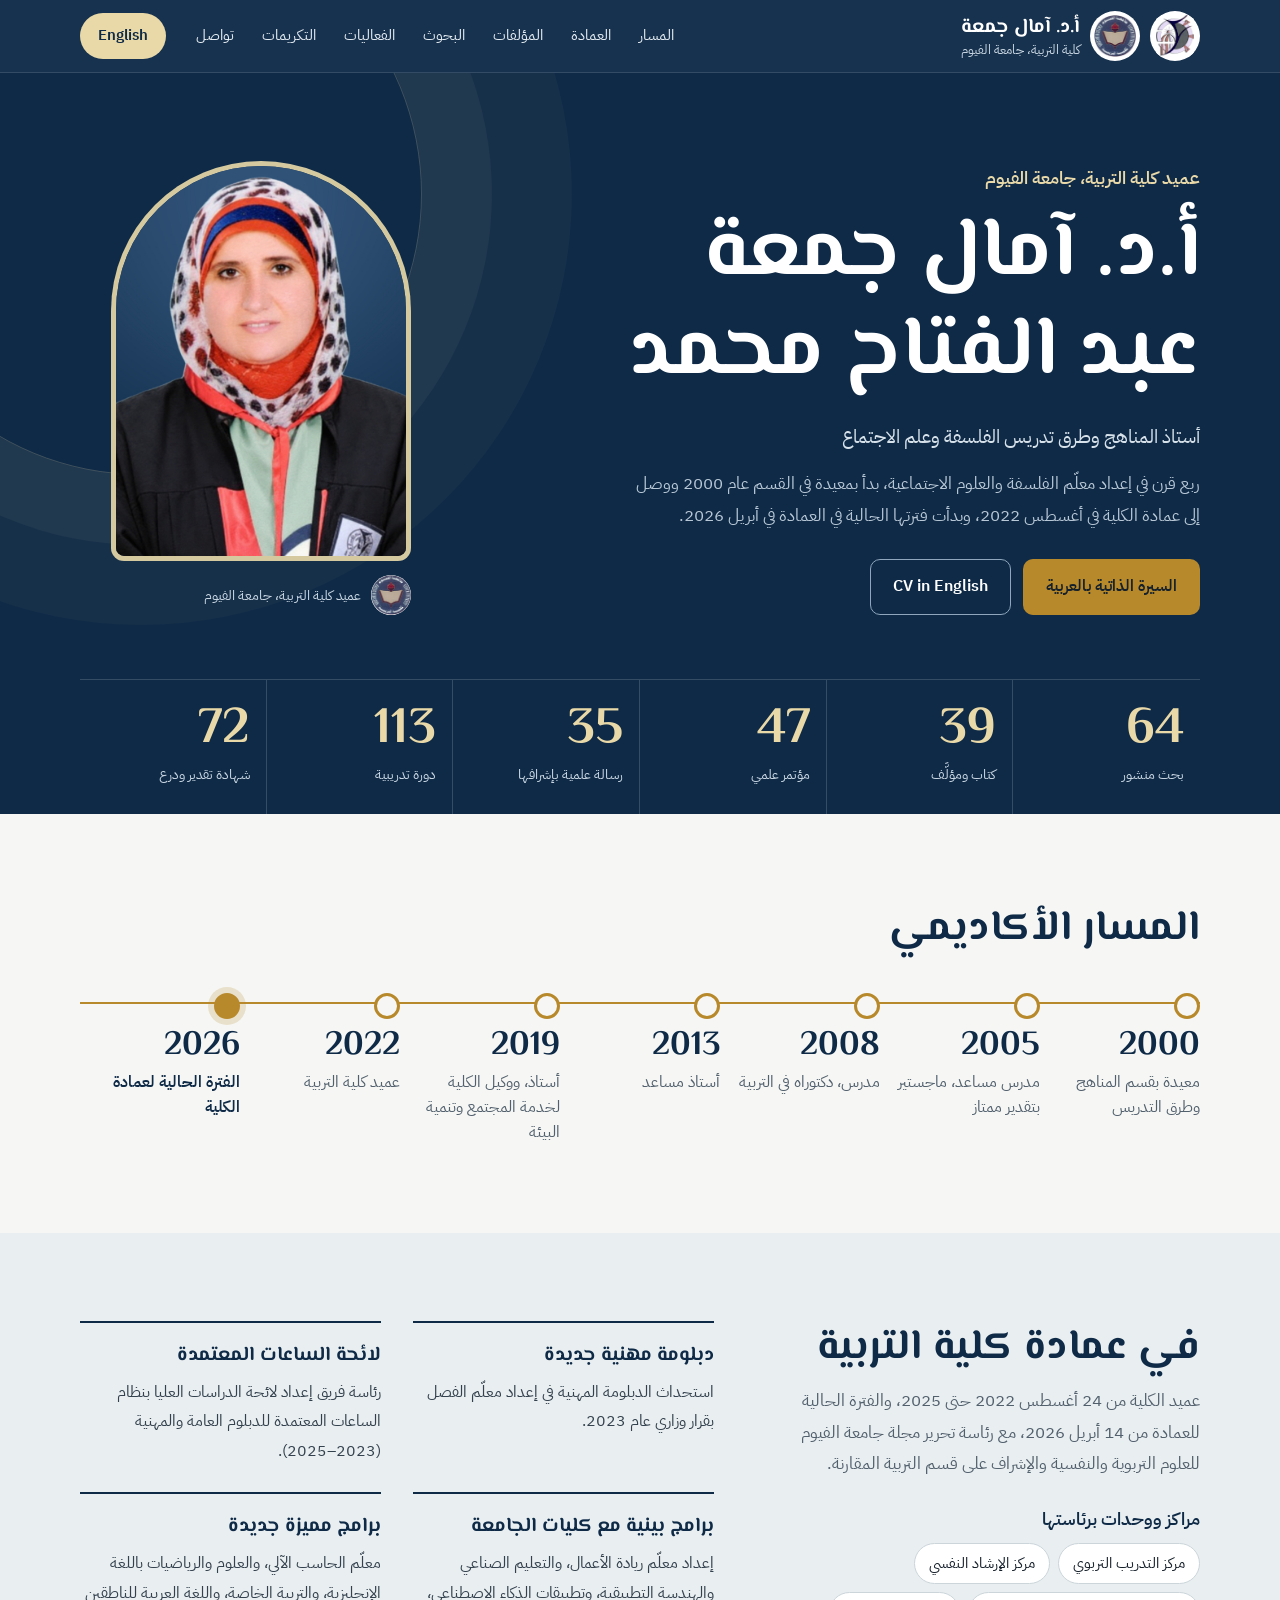
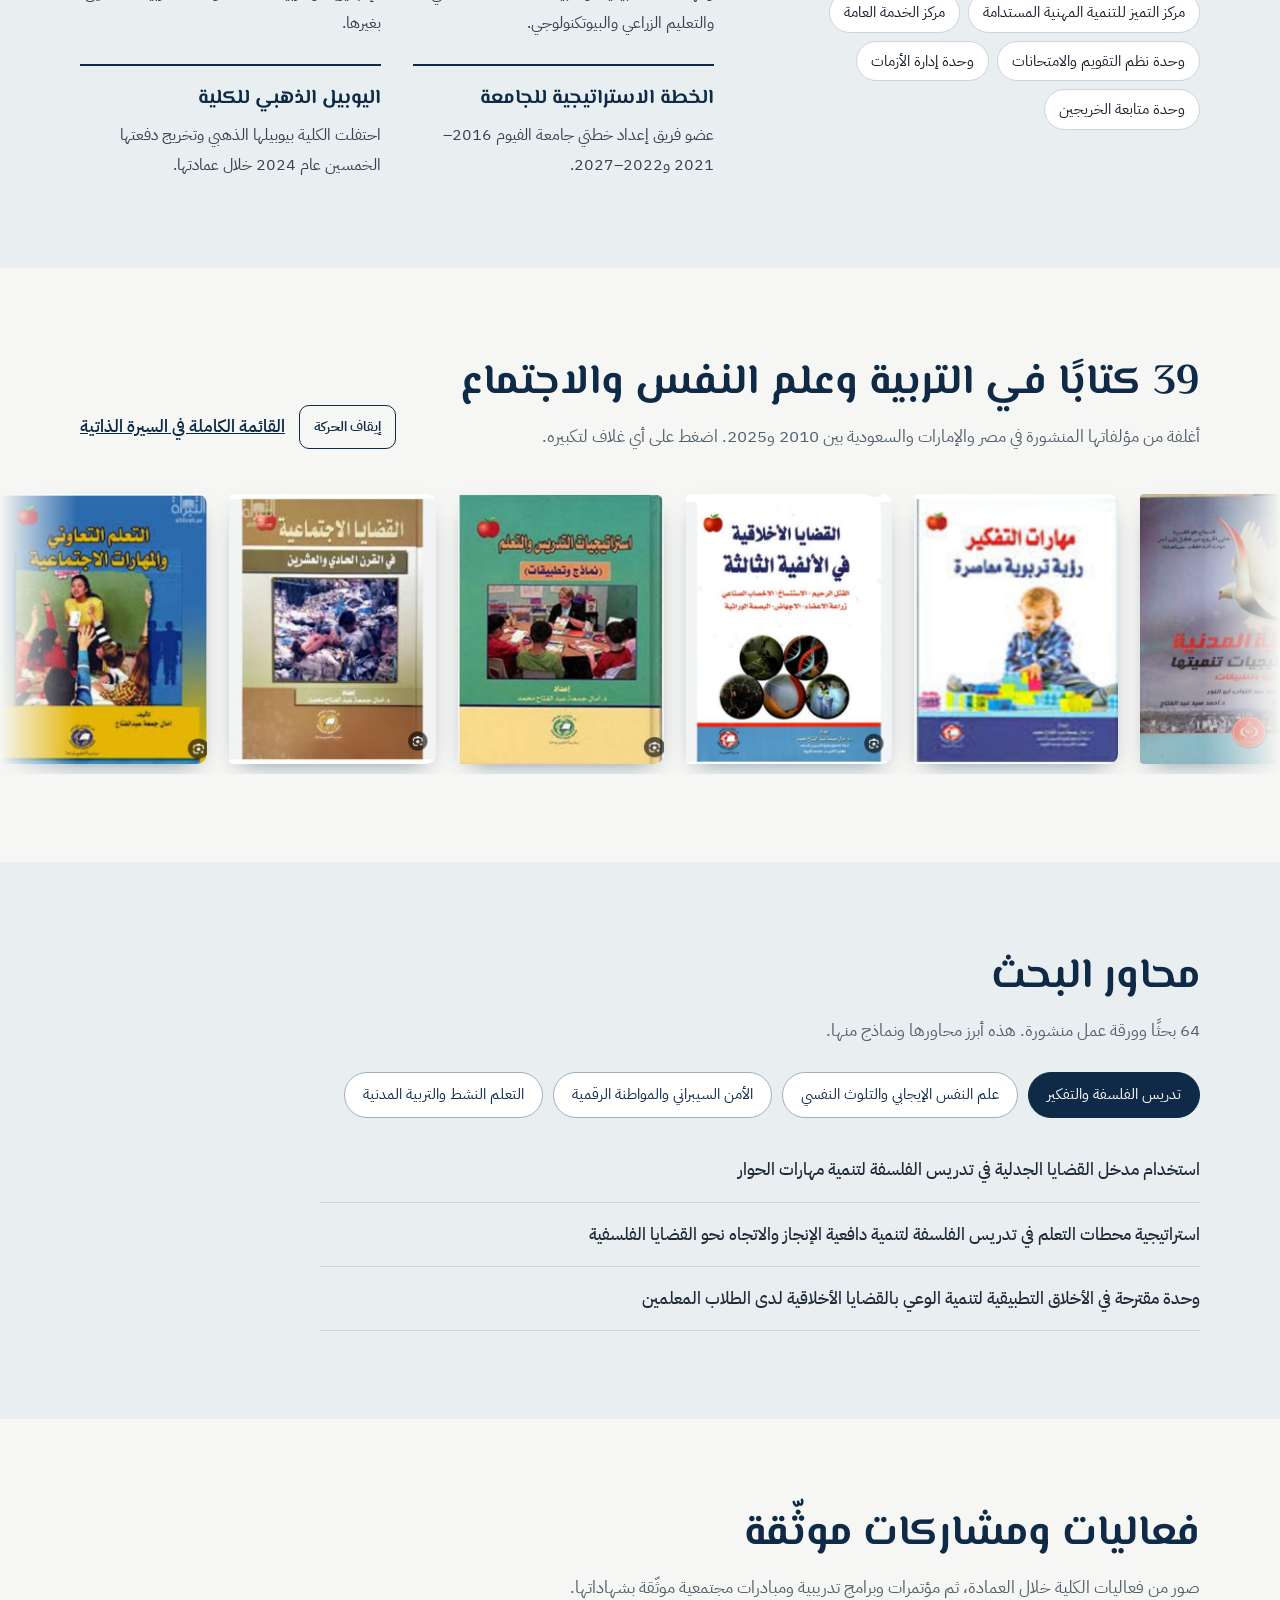
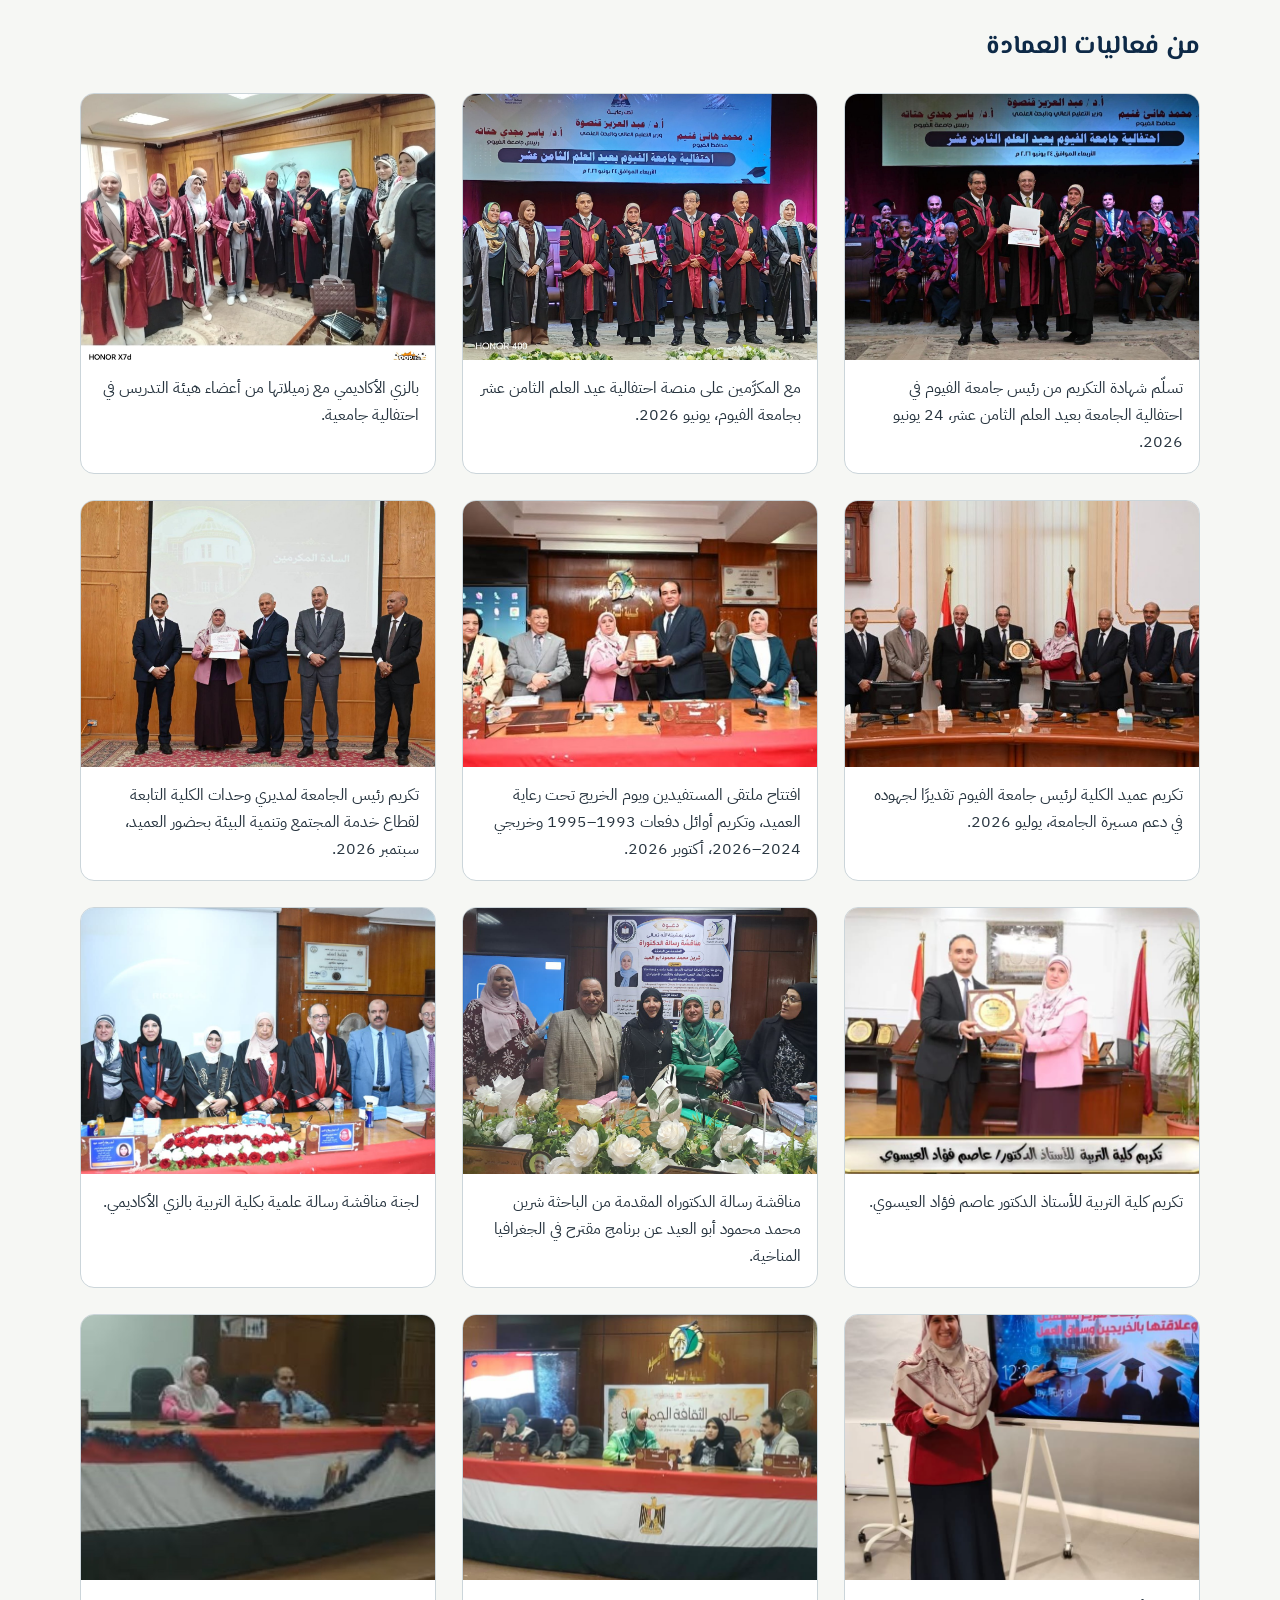
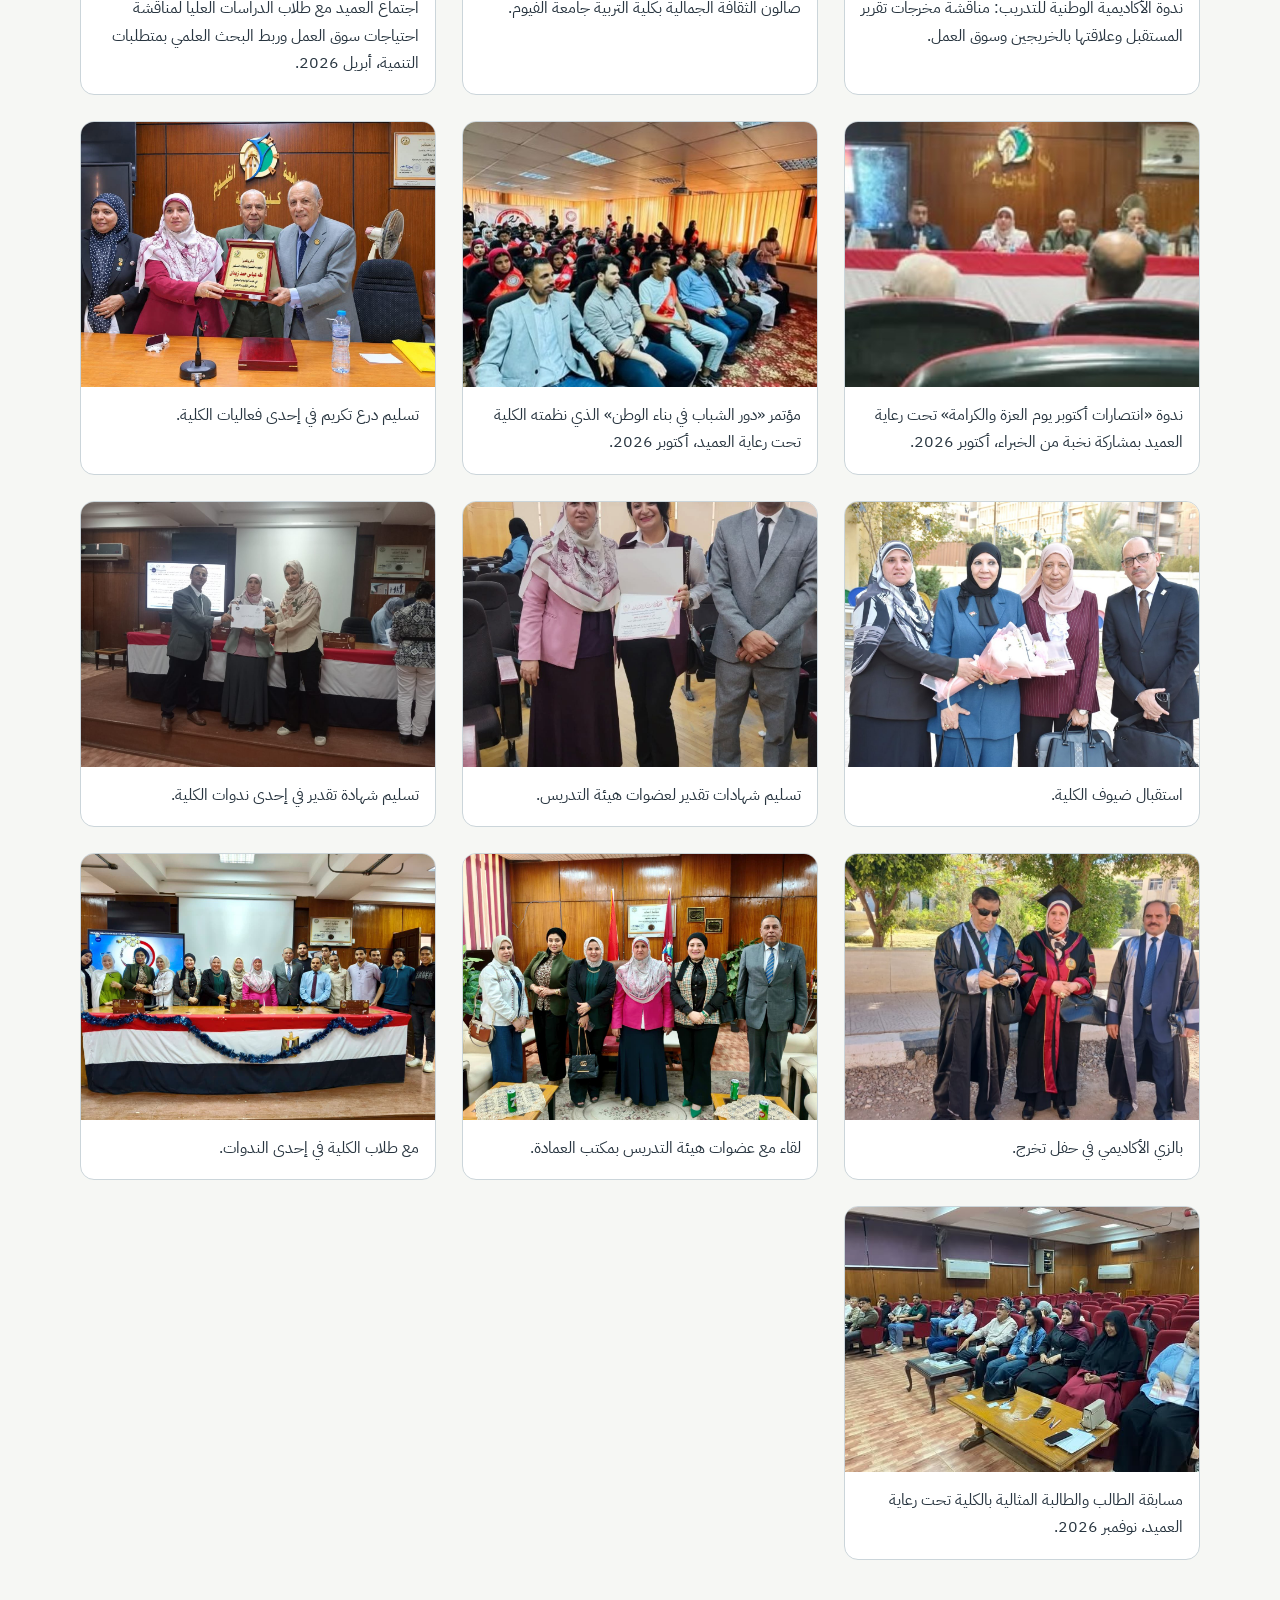
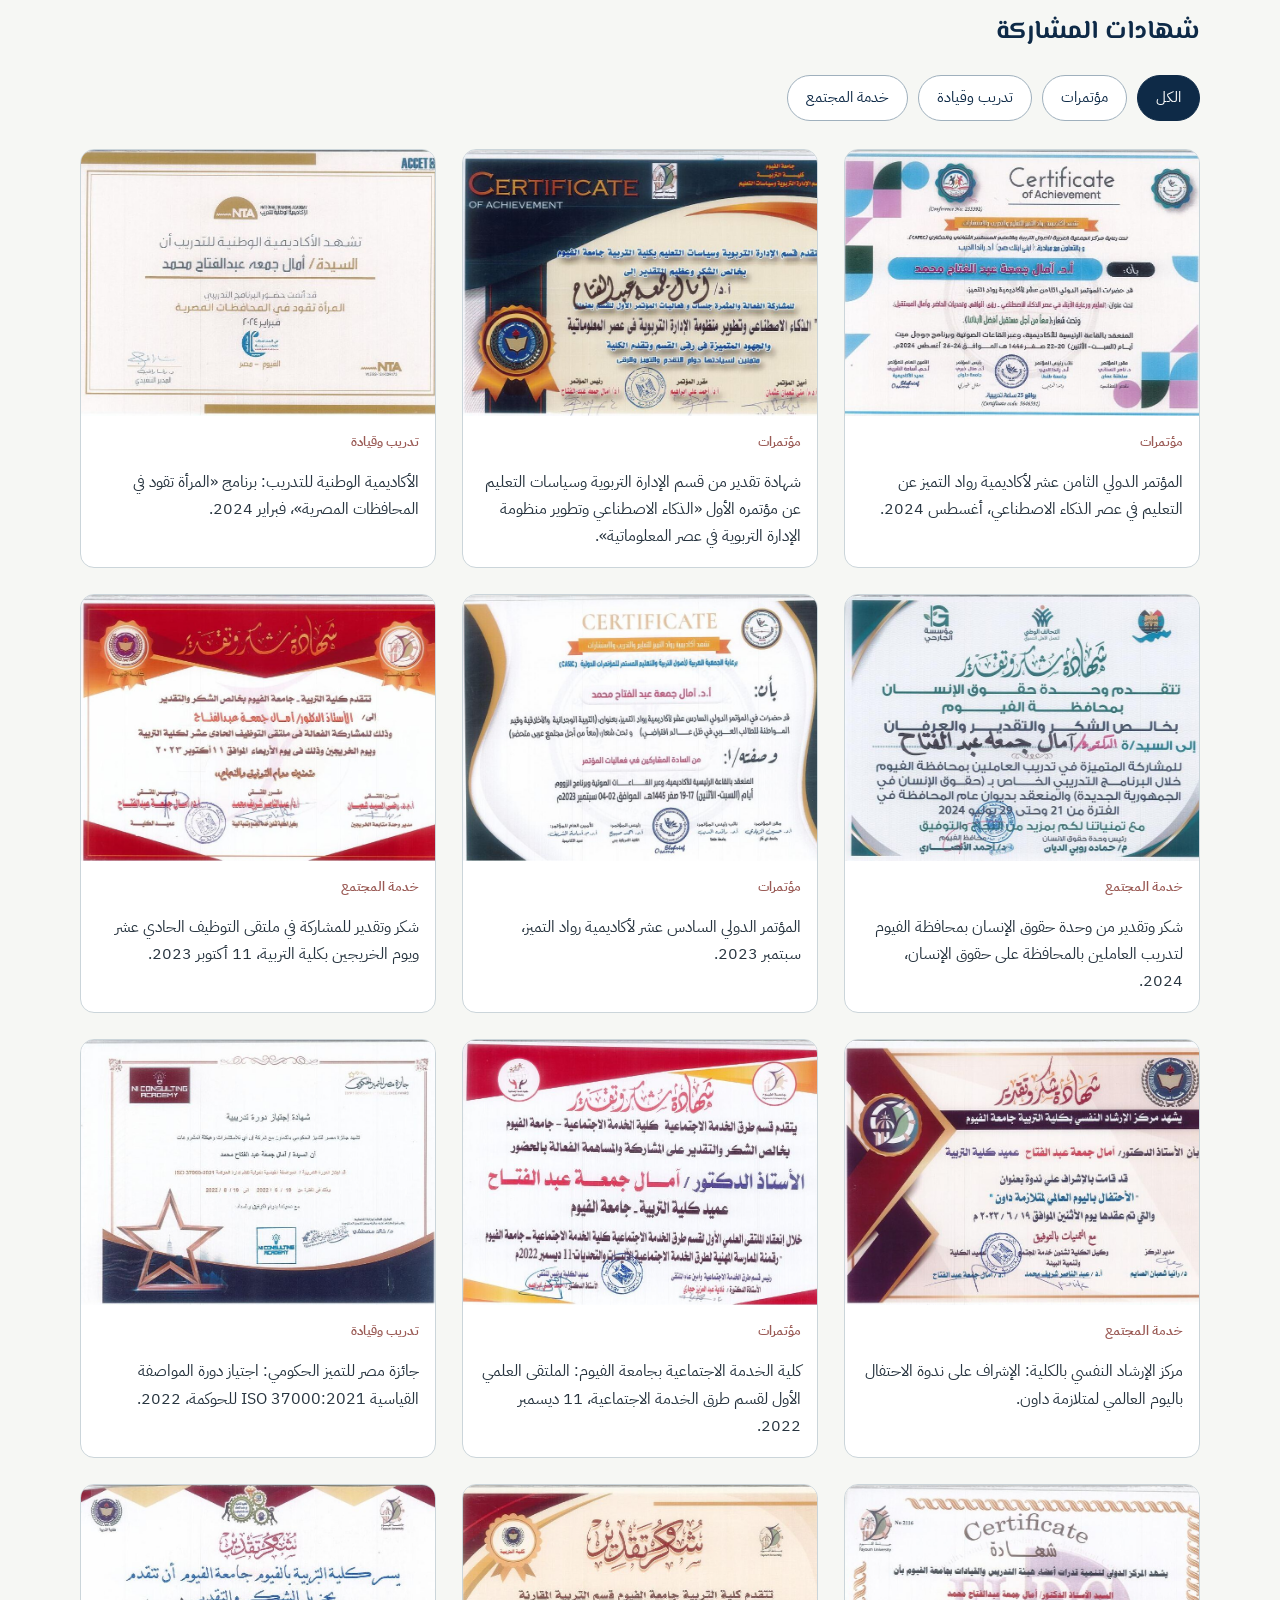
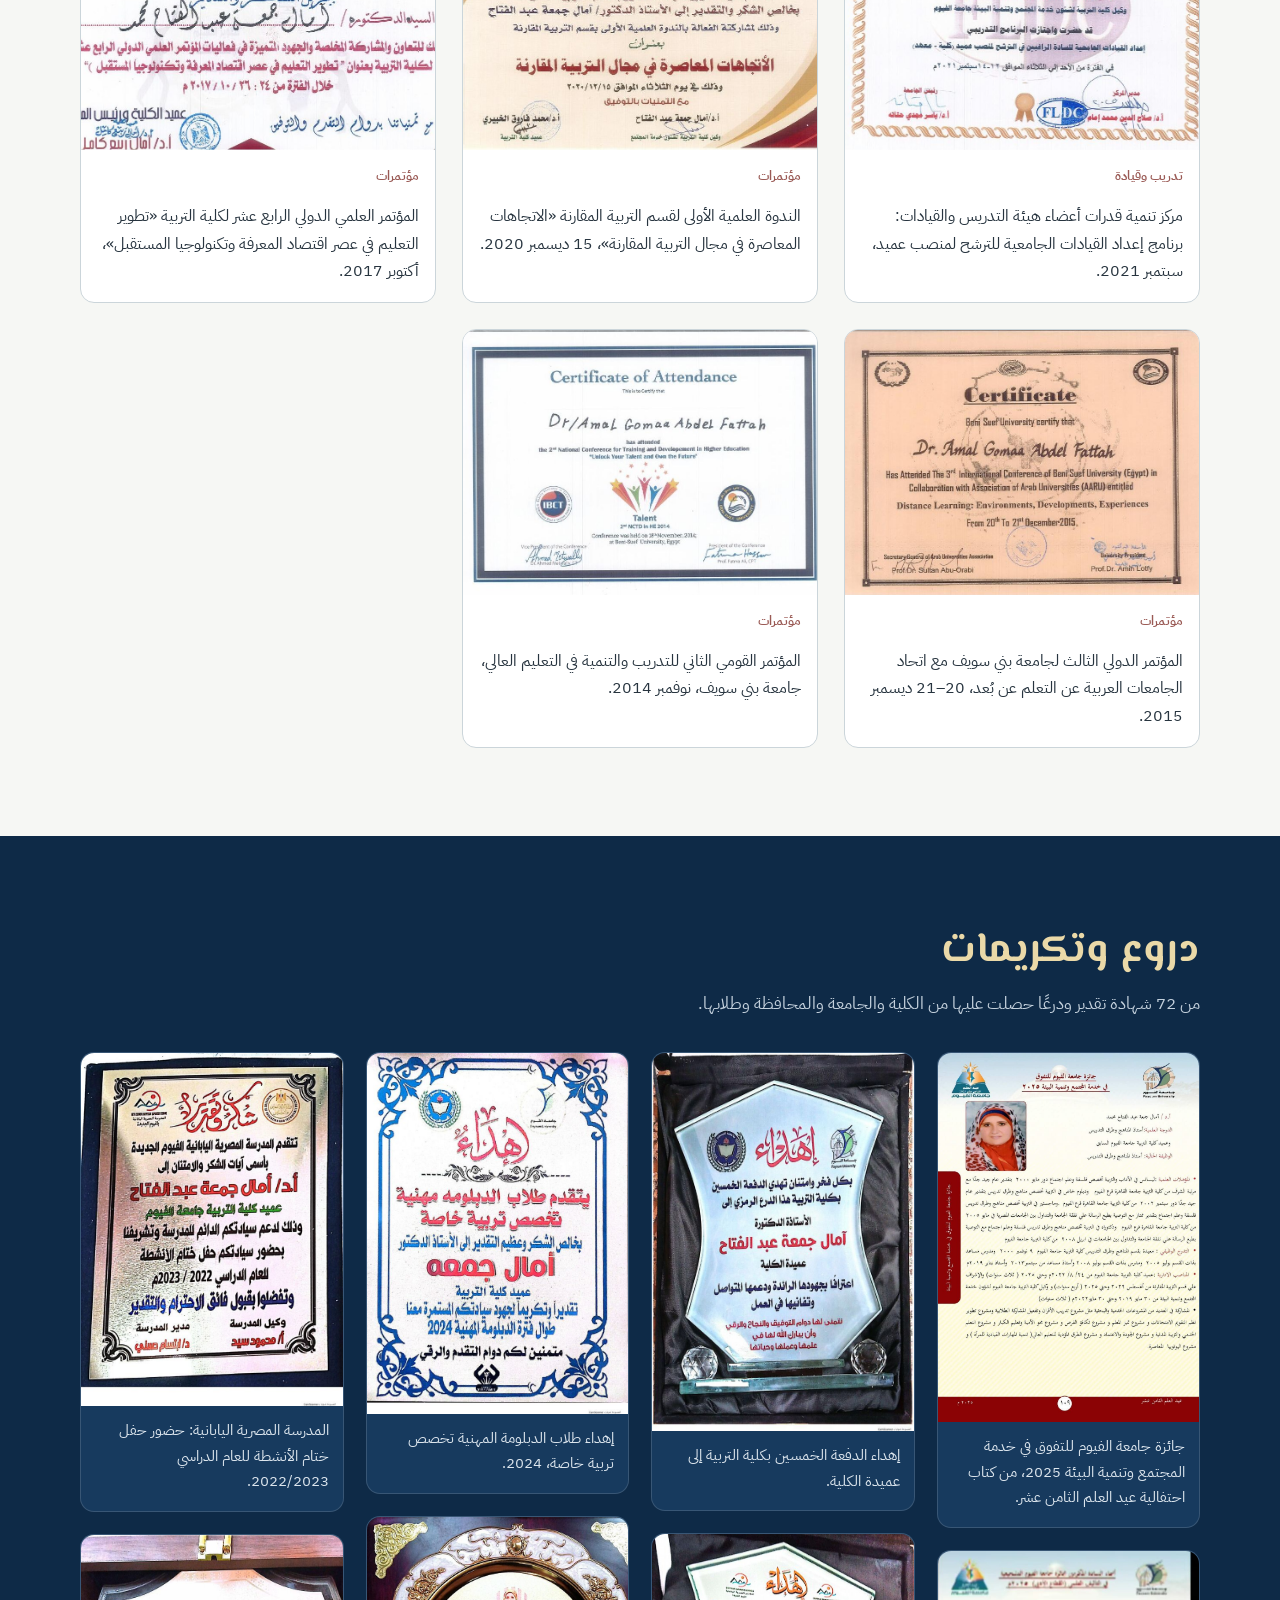
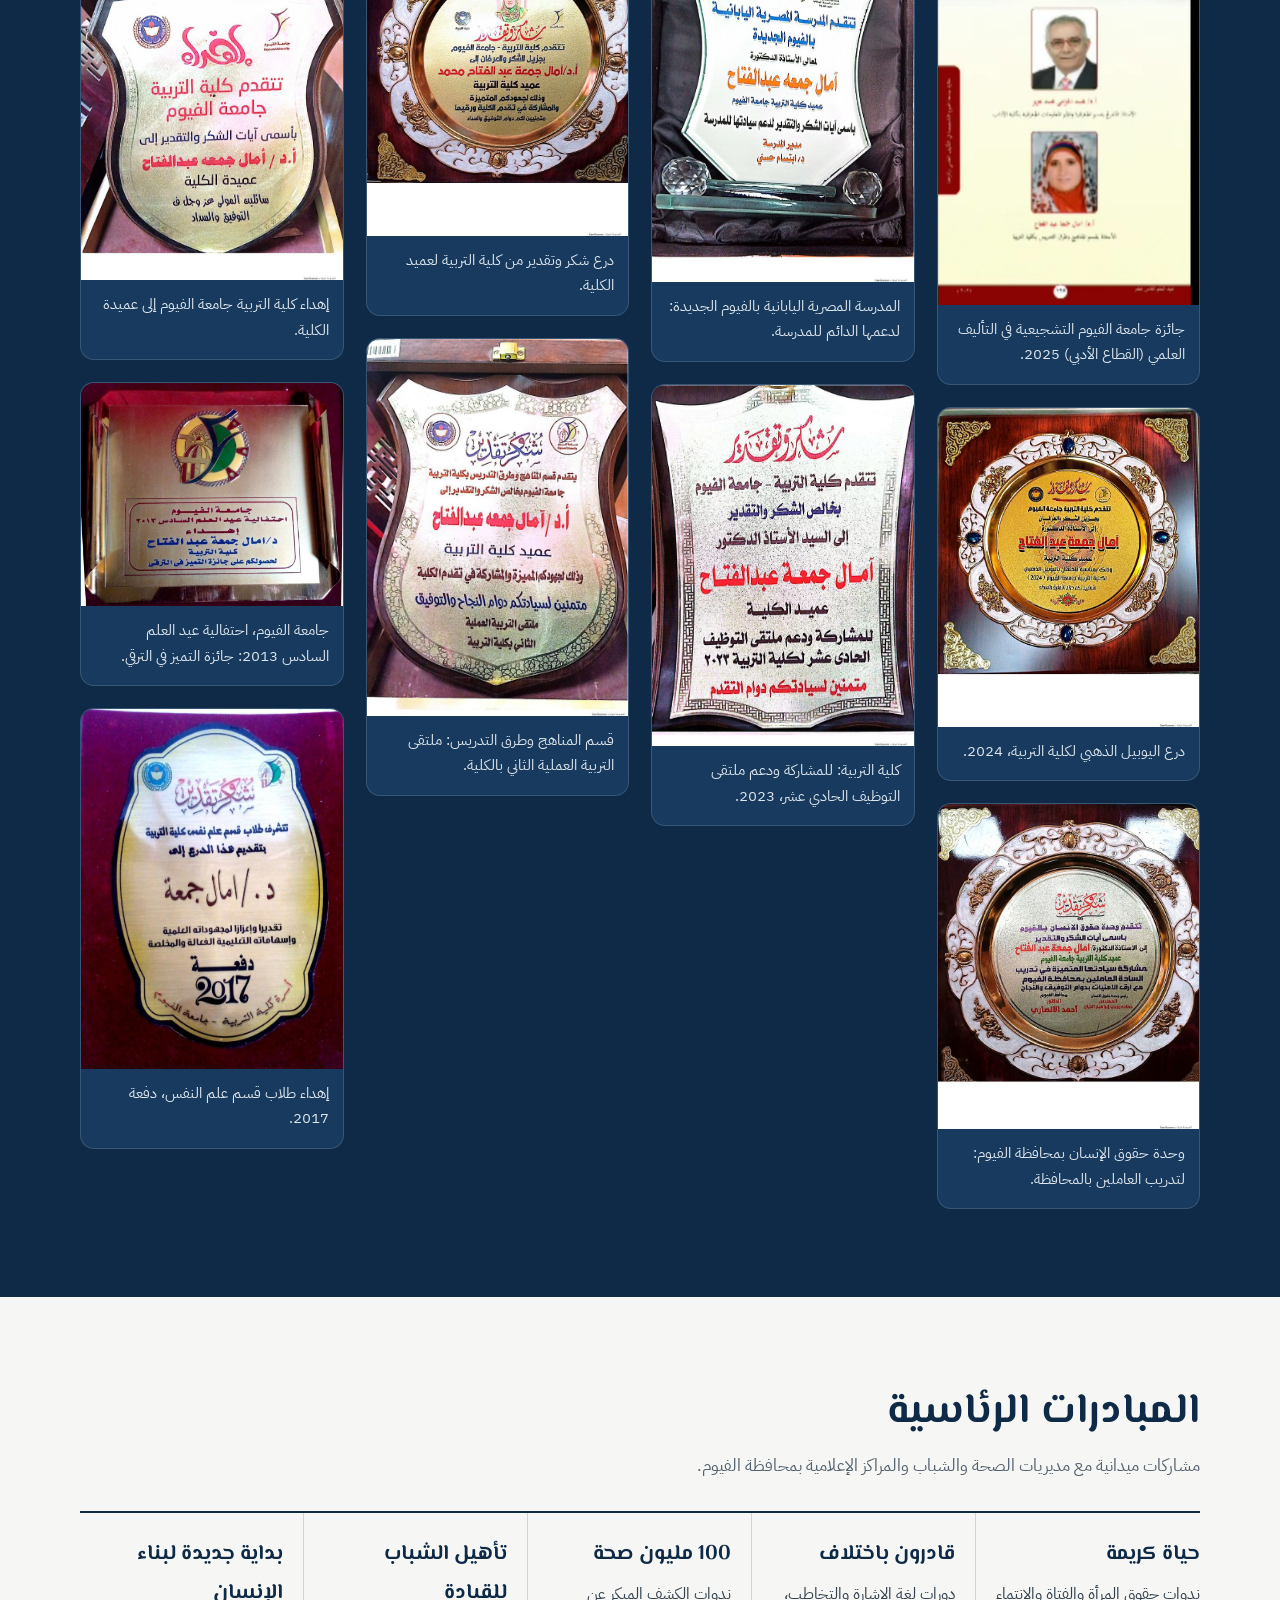
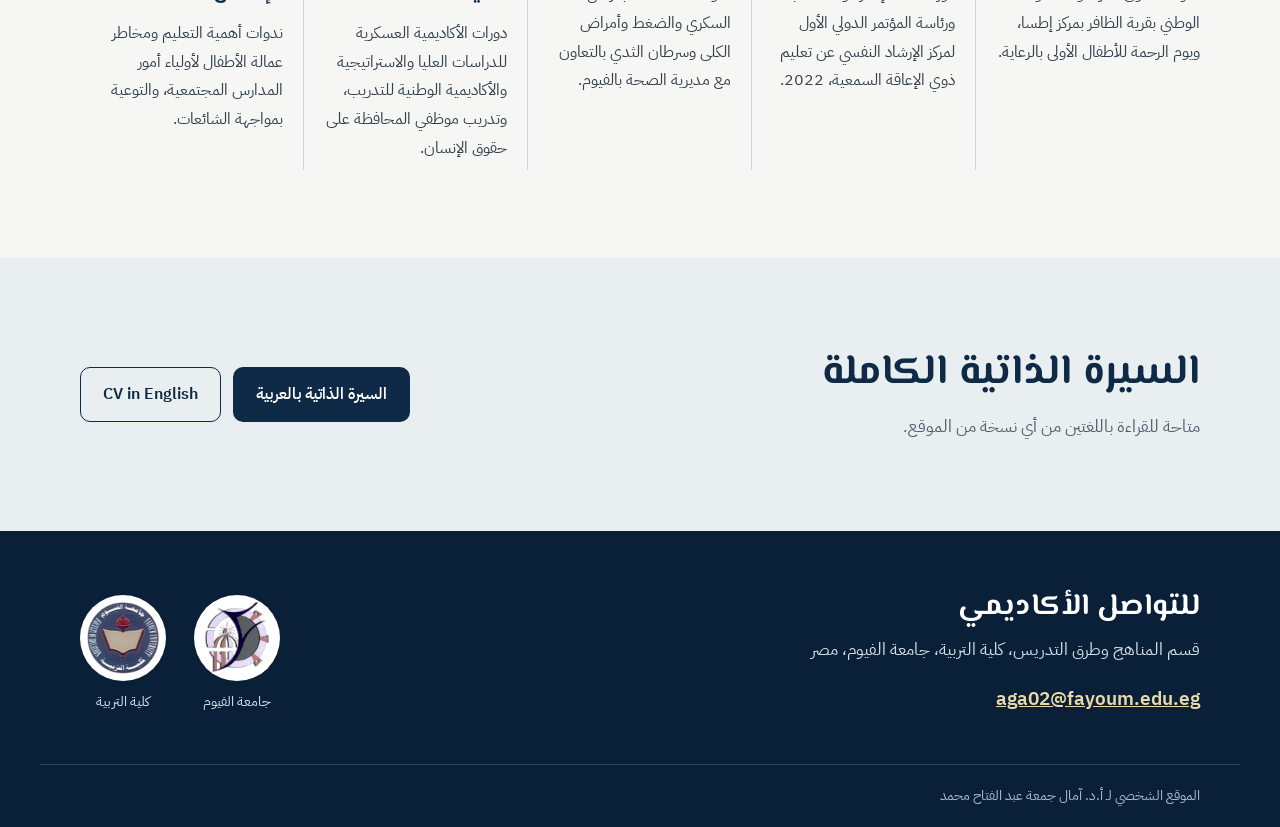
==== commit 69befce1: "Bust browser cache for portrait and assets Co-Authored-By: Claude Opus 5.5 <noreply@anthropic.com> C" ====
--- a/index.html
+++ b/index.html
@@ -6,7 +6,7 @@
 <title>أ.د. آمال جمعة — عميد كلية التربية، جامعة الفيوم</title>
 <link rel="preconnect" href="https://fonts.googleapis.com">
 <link href="https://fonts.googleapis.com/css2?family=El+Messiri:wght@500;600;700&family=Fraunces:opsz,wght@9..144,500;9..144,600&family=IBM+Plex+Sans:wght@400;500;600&family=IBM+Plex+Sans+Arabic:wght@400;500;600&display=swap" rel="stylesheet">
-<link rel="stylesheet" href="site.css">
+<link rel="stylesheet" href="site.css?v=4">
 </head>
 <body>
 <a class="skip" href="#main" id="skip">تخطَّ إلى المحتوى</a>
@@ -39,7 +39,7 @@
         </div>
       </div>
       <figure class="portrait in" style="--d:2">
-        <div class="arch"><img id="portrait" src="assets/img/portrait.jpg" alt="" width="272" height="399"></div>
+        <div class="arch"><img id="portrait" src="assets/img/portrait.jpg?v=4" alt="" width="720" height="958"></div>
         <figcaption>
           <img src="assets/img/faculty-of-education.png" alt="" width="40" height="40">
           <span data-t="role"></span>
@@ -181,7 +181,7 @@
   <button type="button" class="lb-nav next" id="lbNext"></button>
 </dialog>
 
-<script src="data.js"></script>
-<script src="site.js"></script>
+<script src="data.js?v=4"></script>
+<script src="site.js?v=4"></script>
 </body>
 </html>
